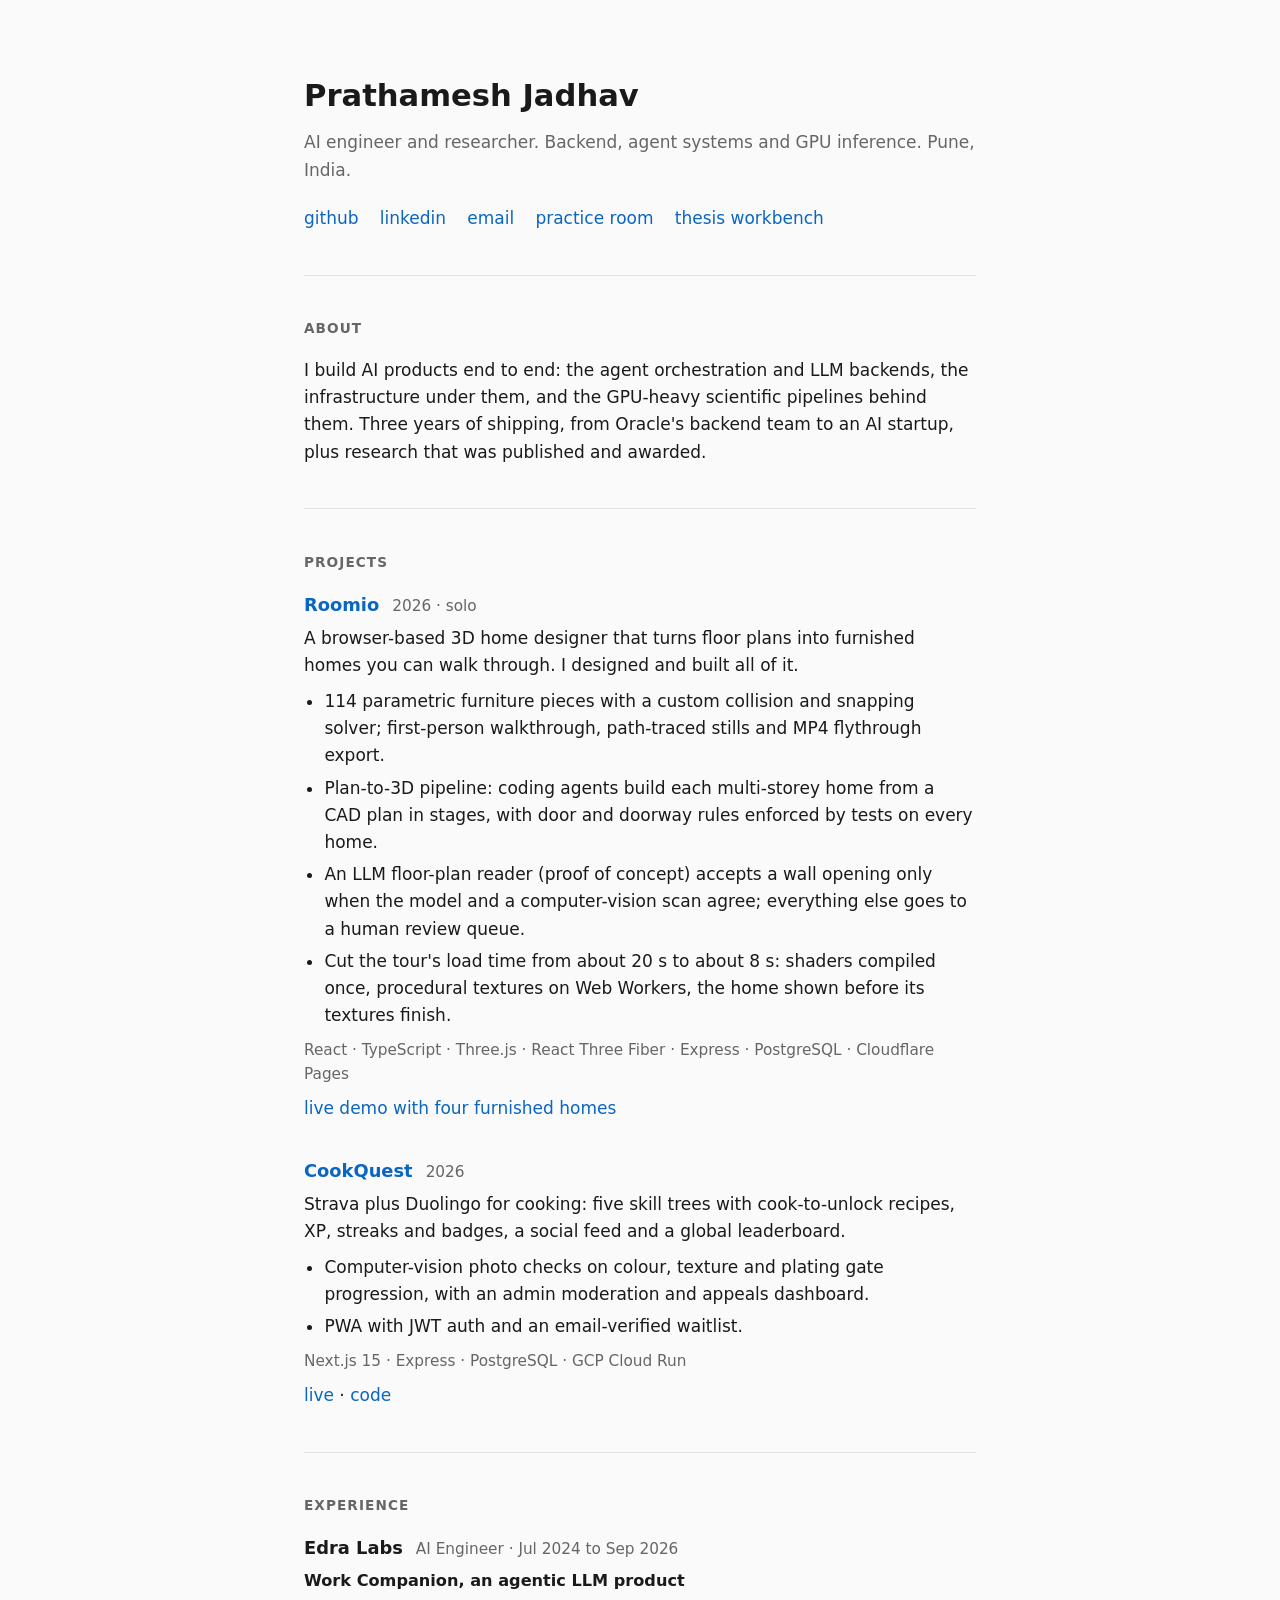
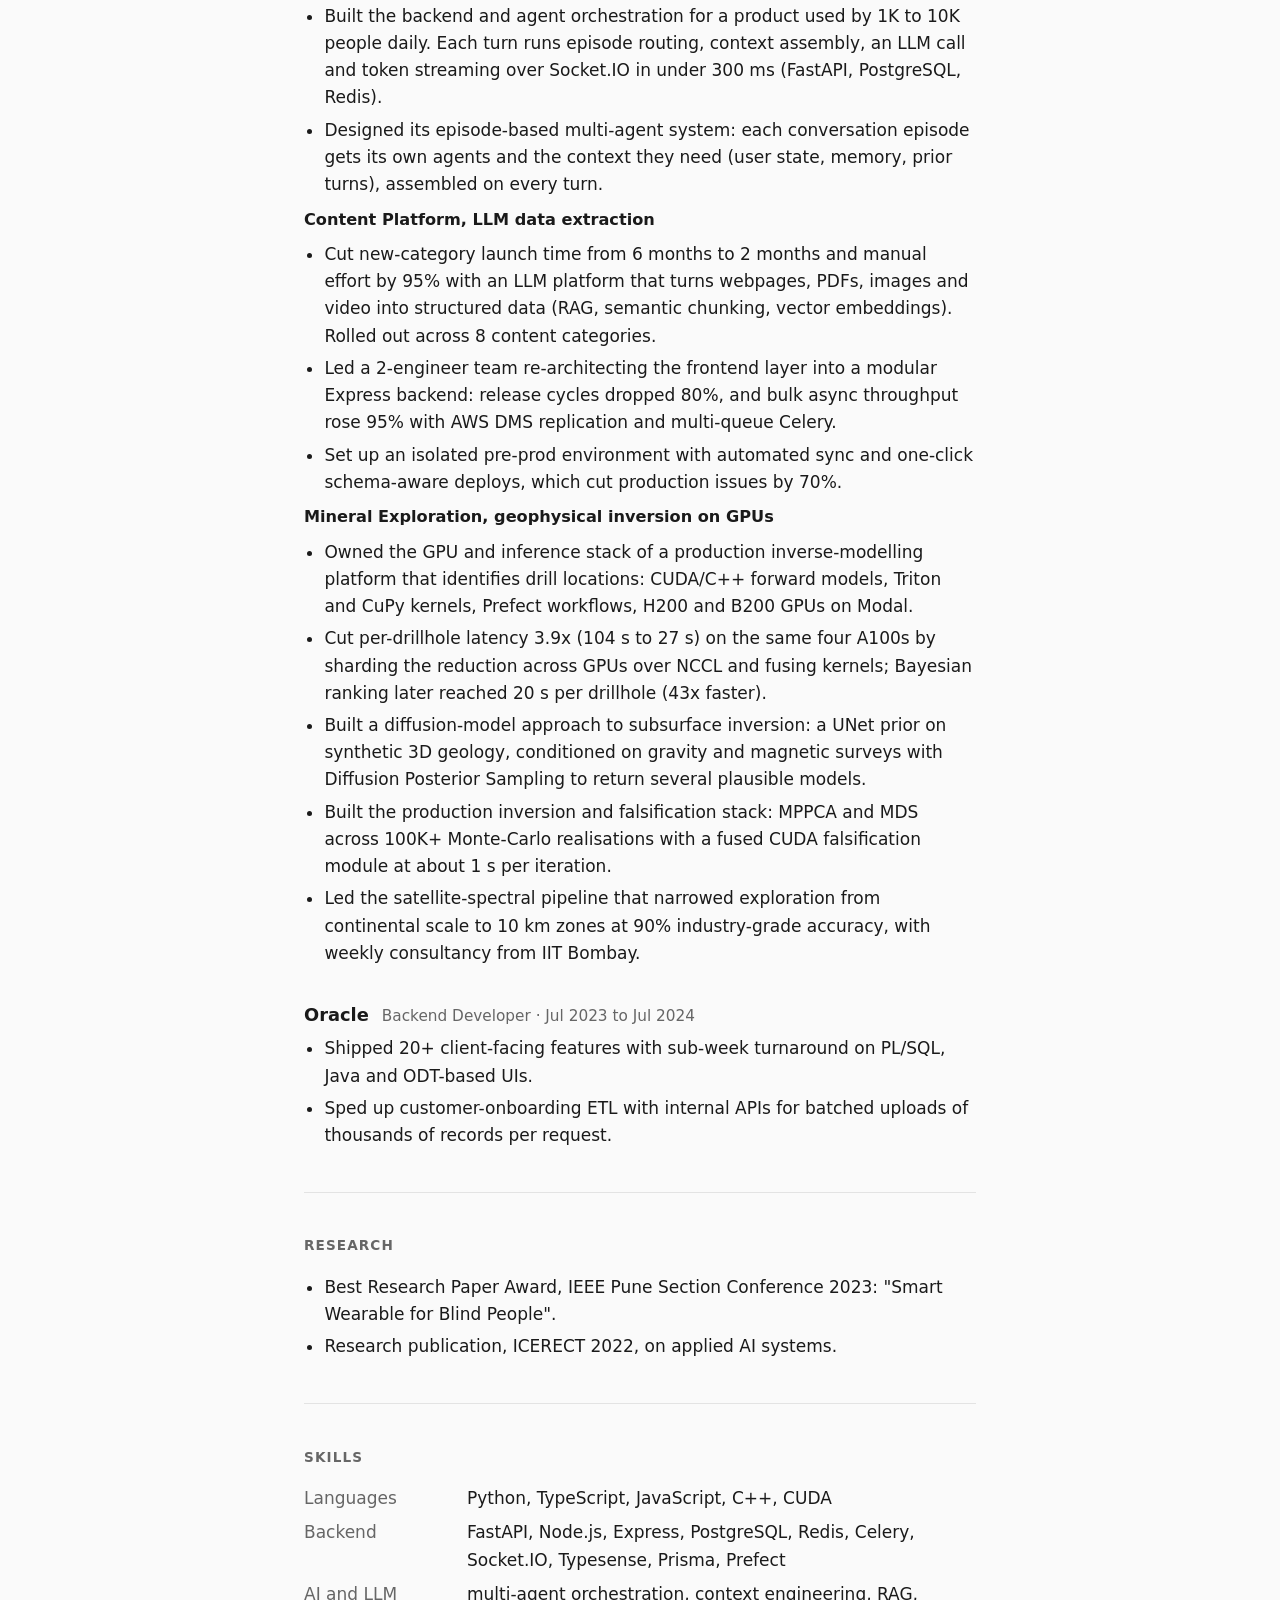
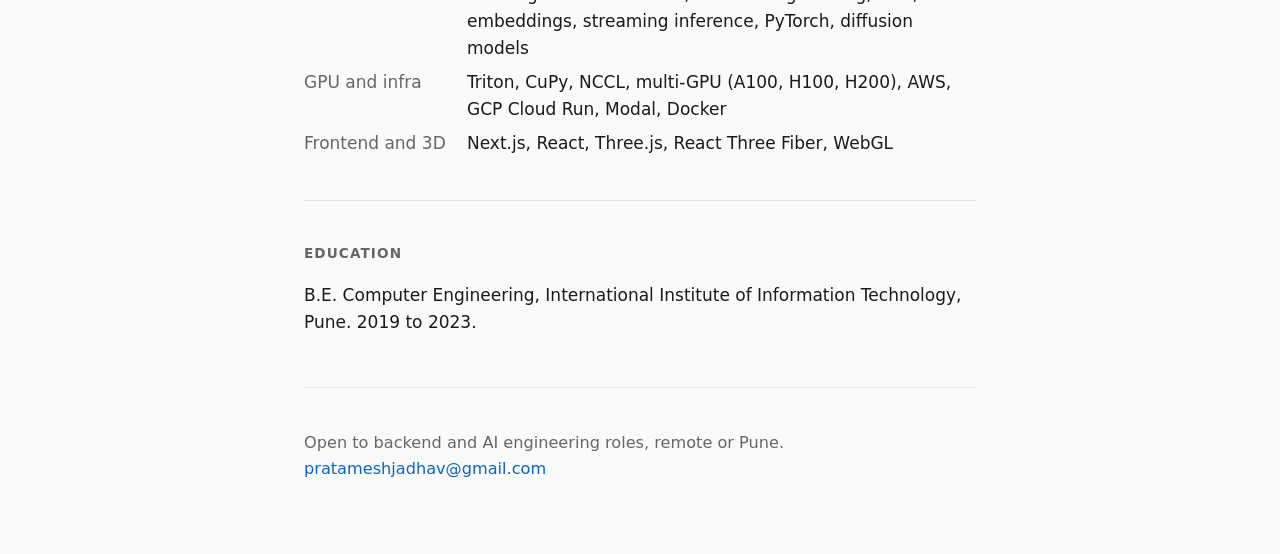
==== index.html @ 9e3de045 "Landing page: drop the Writing section that linked to the removed post Co-Authored-By: Claude Opus 5" ====
<!DOCTYPE html>
<html lang="en">
<head>
    <meta charset="UTF-8">
    <meta name="viewport" content="width=device-width, initial-scale=1.0">
    <title>Prathamesh Jadhav</title>
    <meta name="description" content="Prathamesh Jadhav: AI engineer and researcher. Agent backends, LLM and RAG platforms, GPU and Bayesian inference research. Pune, India.">
    <link rel="stylesheet" href="style.css">
</head>
<body>
    <main>
        <header>
            <h1>Prathamesh Jadhav</h1>
            <p class="tag">AI engineer and researcher. Backend, agent systems and GPU inference. Pune, India.</p>
            <ul class="links">
                <li><a href="https://github.com/lollinng">github</a></li>
                <li><a href="https://www.linkedin.com/in/prathameshvj">linkedin</a></li>
                <li><a href="mailto:pratameshjadhav@gmail.com">email</a></li>
                <li><a href="/practice/">practice room</a></li>
                <li><a href="/workbench/">thesis workbench</a></li>
            </ul>
        </header>

        <section>
            <h2>About</h2>
            <p>I build AI products end to end: the agent orchestration and LLM backends, the infrastructure under them, and the GPU-heavy scientific pipelines behind them. Three years of shipping, from Oracle's backend team to an AI startup, plus research that was published and awarded.</p>
        </section>

        <section>
            <h2>Projects</h2>

            <article class="project">
                <h3><a href="https://roomio-demo.pages.dev">Roomio</a> <span class="meta">2026 · solo</span></h3>
                <p>A browser-based 3D home designer that turns floor plans into furnished homes you can walk through. I designed and built all of it.</p>
                <ul>
                    <li>114 parametric furniture pieces with a custom collision and snapping solver; first-person walkthrough, path-traced stills and MP4 flythrough export.</li>
                    <li>Plan-to-3D pipeline: coding agents build each multi-storey home from a CAD plan in stages, with door and doorway rules enforced by tests on every home.</li>
                    <li>An LLM floor-plan reader (proof of concept) accepts a wall opening only when the model and a computer-vision scan agree; everything else goes to a human review queue.</li>
                    <li>Cut the tour's load time from about 20 s to about 8 s: shaders compiled once, procedural textures on Web Workers, the home shown before its textures finish.</li>
                </ul>
                <p class="stack">React · TypeScript · Three.js · React Three Fiber · Express · PostgreSQL · Cloudflare Pages</p>
                <p class="project-links"><a href="https://roomio-demo.pages.dev">live demo with four furnished homes</a></p>
            </article>

            <article class="project">
                <h3><a href="https://cook-quest-six.vercel.app">CookQuest</a> <span class="meta">2026</span></h3>
                <p>Strava plus Duolingo for cooking: five skill trees with cook-to-unlock recipes, XP, streaks and badges, a social feed and a global leaderboard.</p>
                <ul>
                    <li>Computer-vision photo checks on colour, texture and plating gate progression, with an admin moderation and appeals dashboard.</li>
                    <li>PWA with JWT auth and an email-verified waitlist.</li>
                </ul>
                <p class="stack">Next.js 15 · Express · PostgreSQL · GCP Cloud Run</p>
                <p class="project-links"><a href="https://cook-quest-six.vercel.app">live</a> · <a href="https://github.com/lollinng/CookQuest">code</a></p>
            </article>
        </section>

        <section>
            <h2>Experience</h2>

            <article class="job">
                <h3>Edra Labs <span class="meta">AI Engineer · Jul 2024 to Sep 2026</span></h3>
                <p class="team">Work Companion, an agentic LLM product</p>
                <ul>
                    <li>Built the backend and agent orchestration for a product used by 1K to 10K people daily. Each turn runs episode routing, context assembly, an LLM call and token streaming over Socket.IO in under 300 ms (FastAPI, PostgreSQL, Redis).</li>
                    <li>Designed its episode-based multi-agent system: each conversation episode gets its own agents and the context they need (user state, memory, prior turns), assembled on every turn.</li>
                </ul>
                <p class="team">Content Platform, LLM data extraction</p>
                <ul>
                    <li>Cut new-category launch time from 6 months to 2 months and manual effort by 95% with an LLM platform that turns webpages, PDFs, images and video into structured data (RAG, semantic chunking, vector embeddings). Rolled out across 8 content categories.</li>
                    <li>Led a 2-engineer team re-architecting the frontend layer into a modular Express backend: release cycles dropped 80%, and bulk async throughput rose 95% with AWS DMS replication and multi-queue Celery.</li>
                    <li>Set up an isolated pre-prod environment with automated sync and one-click schema-aware deploys, which cut production issues by 70%.</li>
                </ul>
                <p class="team">Mineral Exploration, geophysical inversion on GPUs</p>
                <ul>
                    <li>Owned the GPU and inference stack of a production inverse-modelling platform that identifies drill locations: CUDA/C++ forward models, Triton and CuPy kernels, Prefect workflows, H200 and B200 GPUs on Modal.</li>
                    <li>Cut per-drillhole latency 3.9x (104 s to 27 s) on the same four A100s by sharding the reduction across GPUs over NCCL and fusing kernels; Bayesian ranking later reached 20 s per drillhole (43x faster).</li>
                    <li>Built a diffusion-model approach to subsurface inversion: a UNet prior on synthetic 3D geology, conditioned on gravity and magnetic surveys with Diffusion Posterior Sampling to return several plausible models.</li>
                    <li>Built the production inversion and falsification stack: MPPCA and MDS across 100K+ Monte-Carlo realisations with a fused CUDA falsification module at about 1 s per iteration.</li>
                    <li>Led the satellite-spectral pipeline that narrowed exploration from continental scale to 10 km zones at 90% industry-grade accuracy, with weekly consultancy from IIT Bombay.</li>
                </ul>
            </article>

            <article class="job">
                <h3>Oracle <span class="meta">Backend Developer · Jul 2023 to Jul 2024</span></h3>
                <ul>
                    <li>Shipped 20+ client-facing features with sub-week turnaround on PL/SQL, Java and ODT-based UIs.</li>
                    <li>Sped up customer-onboarding ETL with internal APIs for batched uploads of thousands of records per request.</li>
                </ul>
            </article>
        </section>

        <section>
            <h2>Research</h2>
            <ul>
                <li>Best Research Paper Award, IEEE Pune Section Conference 2023: "Smart Wearable for Blind People".</li>
                <li>Research publication, ICERECT 2022, on applied AI systems.</li>
            </ul>
        </section>

        <section>
            <h2>Skills</h2>
            <dl class="skills">
                <dt>Languages</dt><dd>Python, TypeScript, JavaScript, C++, CUDA</dd>
                <dt>Backend</dt><dd>FastAPI, Node.js, Express, PostgreSQL, Redis, Celery, Socket.IO, Typesense, Prisma, Prefect</dd>
                <dt>AI and LLM</dt><dd>multi-agent orchestration, context engineering, RAG, embeddings, streaming inference, PyTorch, diffusion models</dd>
                <dt>GPU and infra</dt><dd>Triton, CuPy, NCCL, multi-GPU (A100, H100, H200), AWS, GCP Cloud Run, Modal, Docker</dd>
                <dt>Frontend and 3D</dt><dd>Next.js, React, Three.js, React Three Fiber, WebGL</dd>
            </dl>
        </section>

        <section>
            <h2>Education</h2>
            <p>B.E. Computer Engineering, International Institute of Information Technology, Pune. 2019 to 2023.</p>
        </section>

        <footer>
            <p>Open to backend and AI engineering roles, remote or Pune. <a href="mailto:pratameshjadhav@gmail.com">pratameshjadhav@gmail.com</a></p>
        </footer>
    </main>
</body>
</html>
---- style.css ----
:root {
    --fg: #1a1a1a;
    --muted: #666;
    --bg: #fafafa;
    --link: #0a66c2;
    --rule: #e3e3e3;
}

@media (prefers-color-scheme: dark) {
    :root {
        --fg: #e8e8e8;
        --muted: #9a9a9a;
        --bg: #141414;
        --link: #6cb2ff;
        --rule: #2a2a2a;
    }
}

* { box-sizing: border-box; }

html, body {
    margin: 0;
    padding: 0;
    background: var(--bg);
    color: var(--fg);
    font-family: -apple-system, BlinkMacSystemFont, "Segoe UI", system-ui, sans-serif;
    font-size: 17px;
    line-height: 1.6;
}

main {
    max-width: 720px;
    margin: 8vh auto;
    padding: 0 24px;
}

h1 {
    font-size: 1.8rem;
    margin: 0 0 0.5rem;
    font-weight: 600;
}

h2 {
    font-size: 0.8rem;
    letter-spacing: 0.08em;
    text-transform: uppercase;
    color: var(--muted);
    font-weight: 600;
    margin: 0 0 1rem;
    padding-top: 2.5rem;
    border-top: 1px solid var(--rule);
}

h3 {
    font-size: 1.05rem;
    margin: 0 0 0.35rem;
    font-weight: 600;
}

section { margin-top: 2.5rem; }
section h2 { margin-top: 0; }

.tag {
    color: var(--muted);
    margin: 0 0 1.25rem;
}

.meta {
    color: var(--muted);
    font-weight: 400;
    font-size: 0.9rem;
    margin-left: 0.4rem;
}

.team {
    font-weight: 600;
    font-size: 0.95rem;
    margin: 1.1rem 0 0.25rem;
}

.stack {
    color: var(--muted);
    font-size: 0.9rem;
    margin: 0.5rem 0;
}

.project, .job { margin-bottom: 2rem; }
.project p, .job p { margin: 0 0 0.5rem; }

ul { padding-left: 1.2rem; margin: 0.25rem 0 0.5rem; }
li { margin: 0.3rem 0; }

.links {
    list-style: none;
    padding: 0;
    margin: 0;
    display: flex;
    flex-wrap: wrap;
    gap: 0.5rem 1.25rem;
}

.links li { margin: 0; }

a {
    color: var(--link);
    text-decoration: none;
}

a:hover { text-decoration: underline; }

.skills {
    display: grid;
    grid-template-columns: max-content 1fr;
    gap: 0.4rem 1.25rem;
    margin: 0;
}

.skills dt { color: var(--muted); }
.skills dd { margin: 0; }

footer {
    margin-top: 3rem;
    padding-top: 1.5rem;
    border-top: 1px solid var(--rule);
    color: var(--muted);
    font-size: 0.95rem;
}

@media (max-width: 560px) {
    html, body { font-size: 16px; }
    main { margin: 5vh auto; }
    .skills { grid-template-columns: 1fr; gap: 0; }
    .skills dd { margin-bottom: 0.6rem; }
}
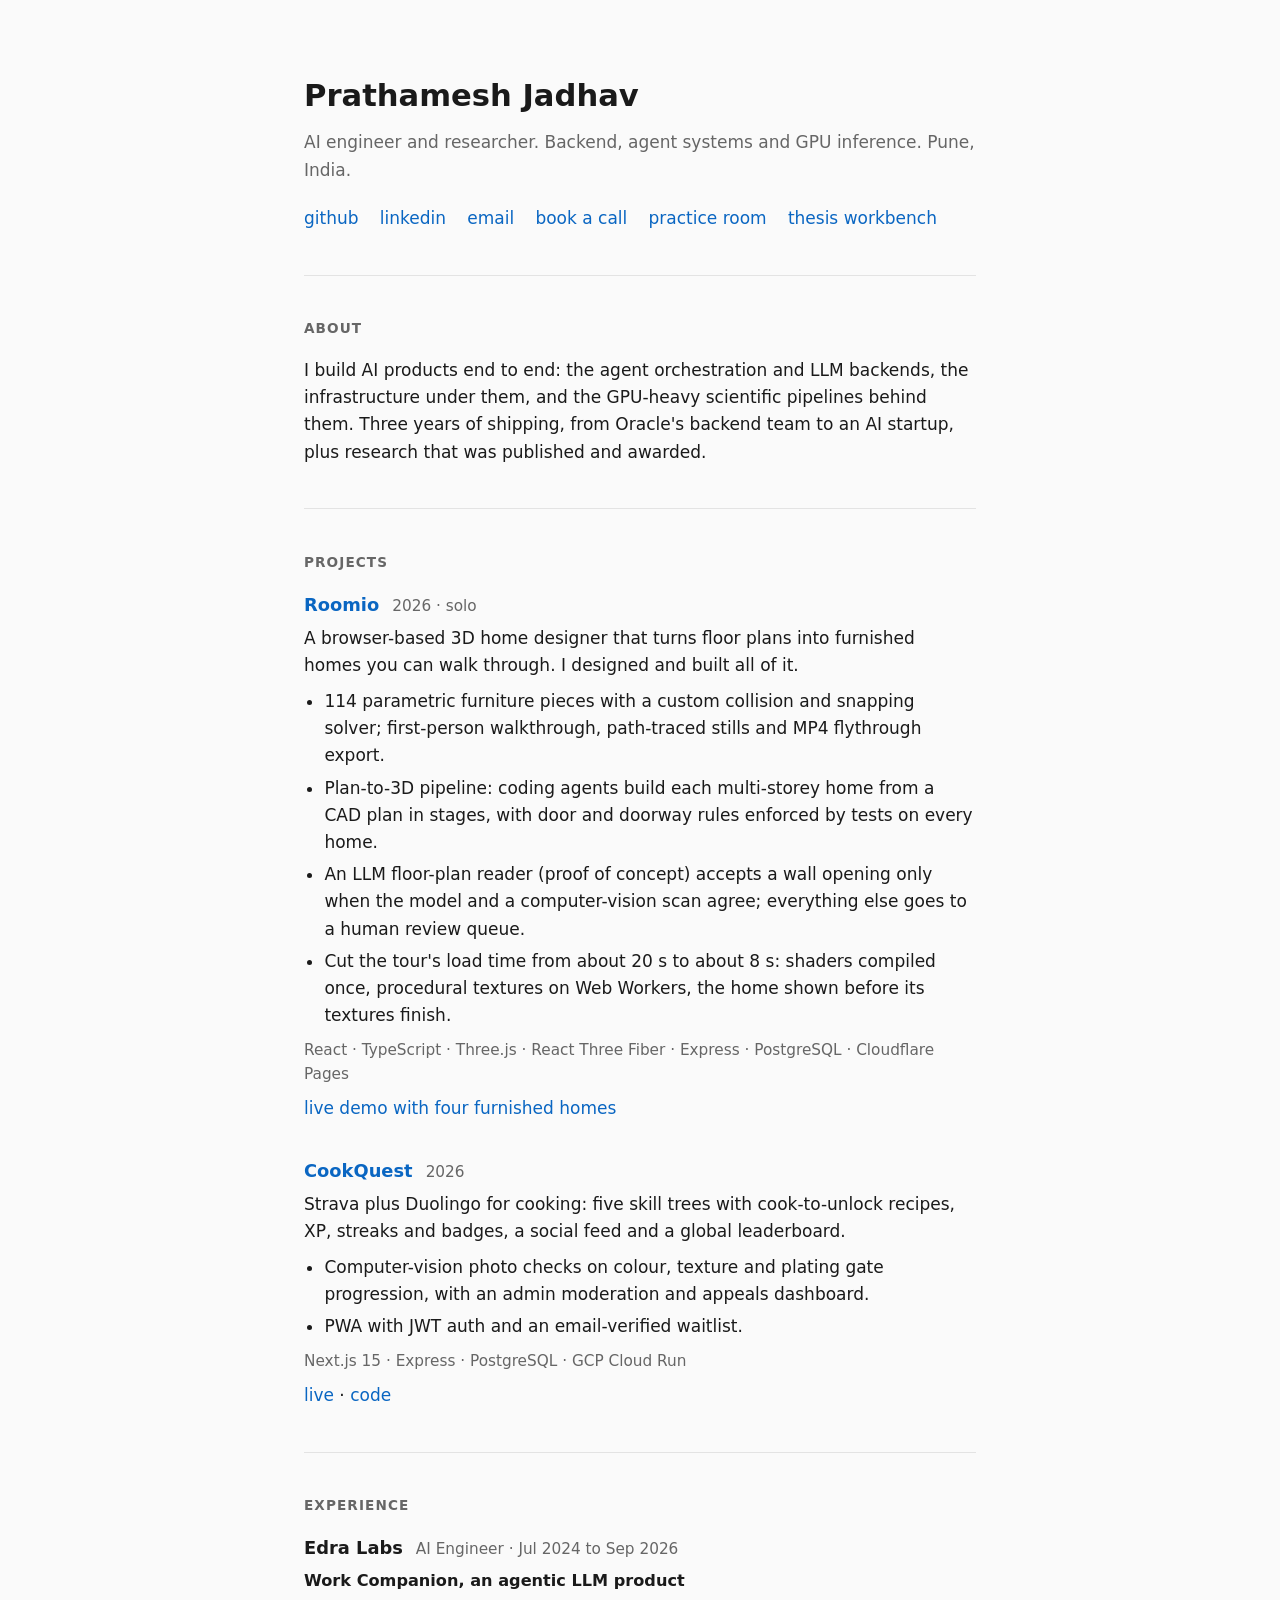
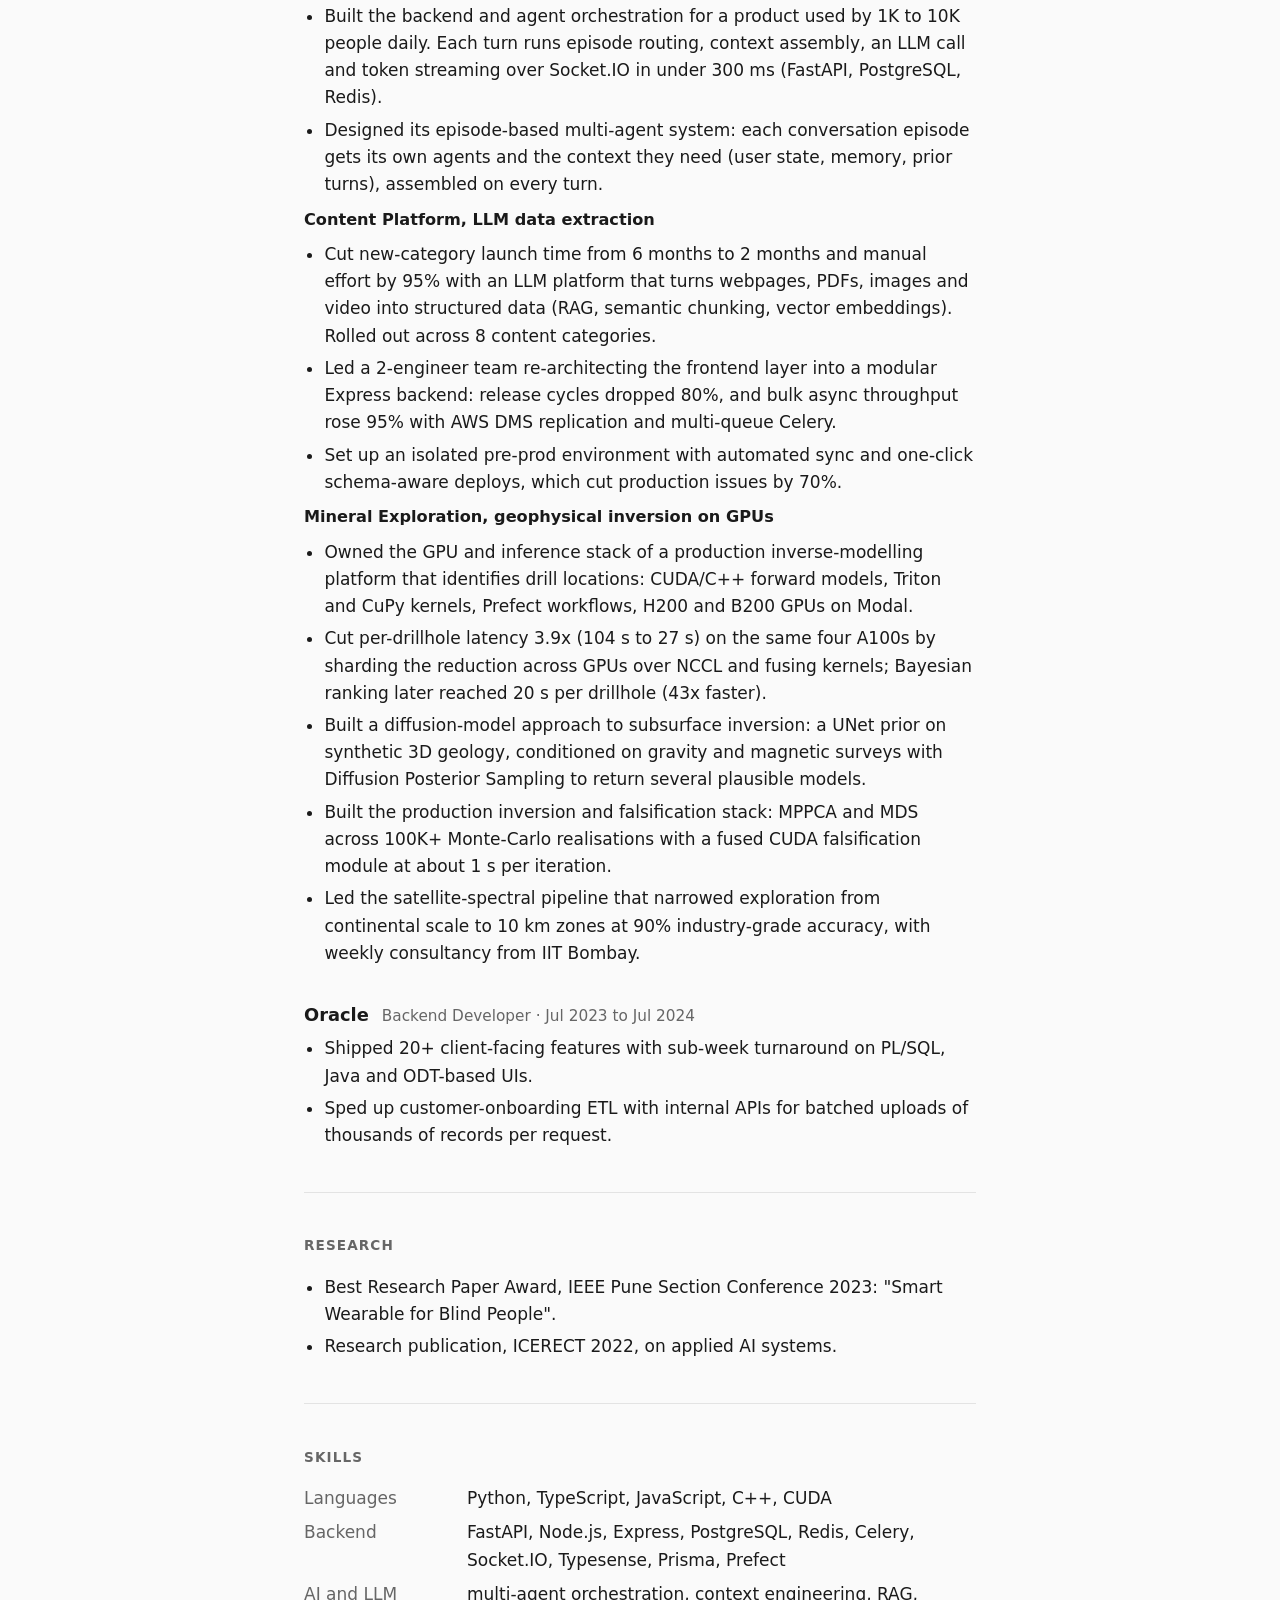
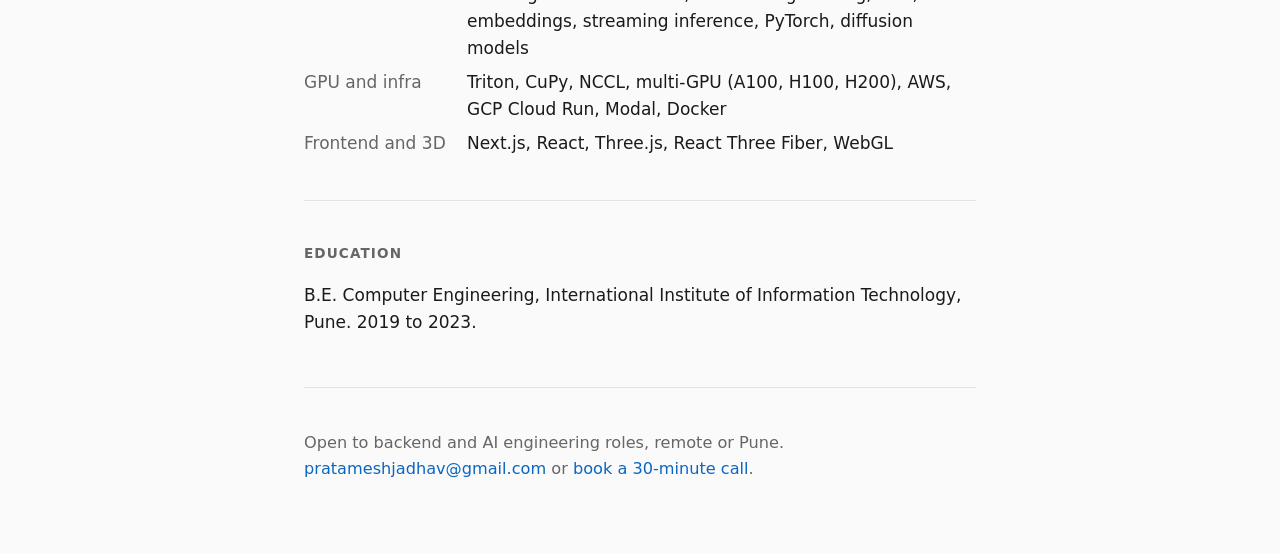
==== commit a6f066a5: "Landing page: link the booking page (book a call) in the header and footer Co-Authored-By: Claude Op" ====
--- a/index.html
+++ b/index.html
@@ -16,6 +16,7 @@
                 <li><a href="https://github.com/lollinng">github</a></li>
                 <li><a href="https://www.linkedin.com/in/prathameshvj">linkedin</a></li>
                 <li><a href="mailto:pratameshjadhav@gmail.com">email</a></li>
+                <li><a href="https://calendar.app.google/CxbQqRFoQtiC9jeZA">book a call</a></li>
                 <li><a href="/practice/">practice room</a></li>
                 <li><a href="/workbench/">thesis workbench</a></li>
             </ul>
@@ -114,7 +115,7 @@
         </section>
 
         <footer>
-            <p>Open to backend and AI engineering roles, remote or Pune. <a href="mailto:pratameshjadhav@gmail.com">pratameshjadhav@gmail.com</a></p>
+            <p>Open to backend and AI engineering roles, remote or Pune. <a href="mailto:pratameshjadhav@gmail.com">pratameshjadhav@gmail.com</a> or <a href="https://calendar.app.google/CxbQqRFoQtiC9jeZA">book a 30-minute call</a>.</p>
         </footer>
     </main>
 </body>
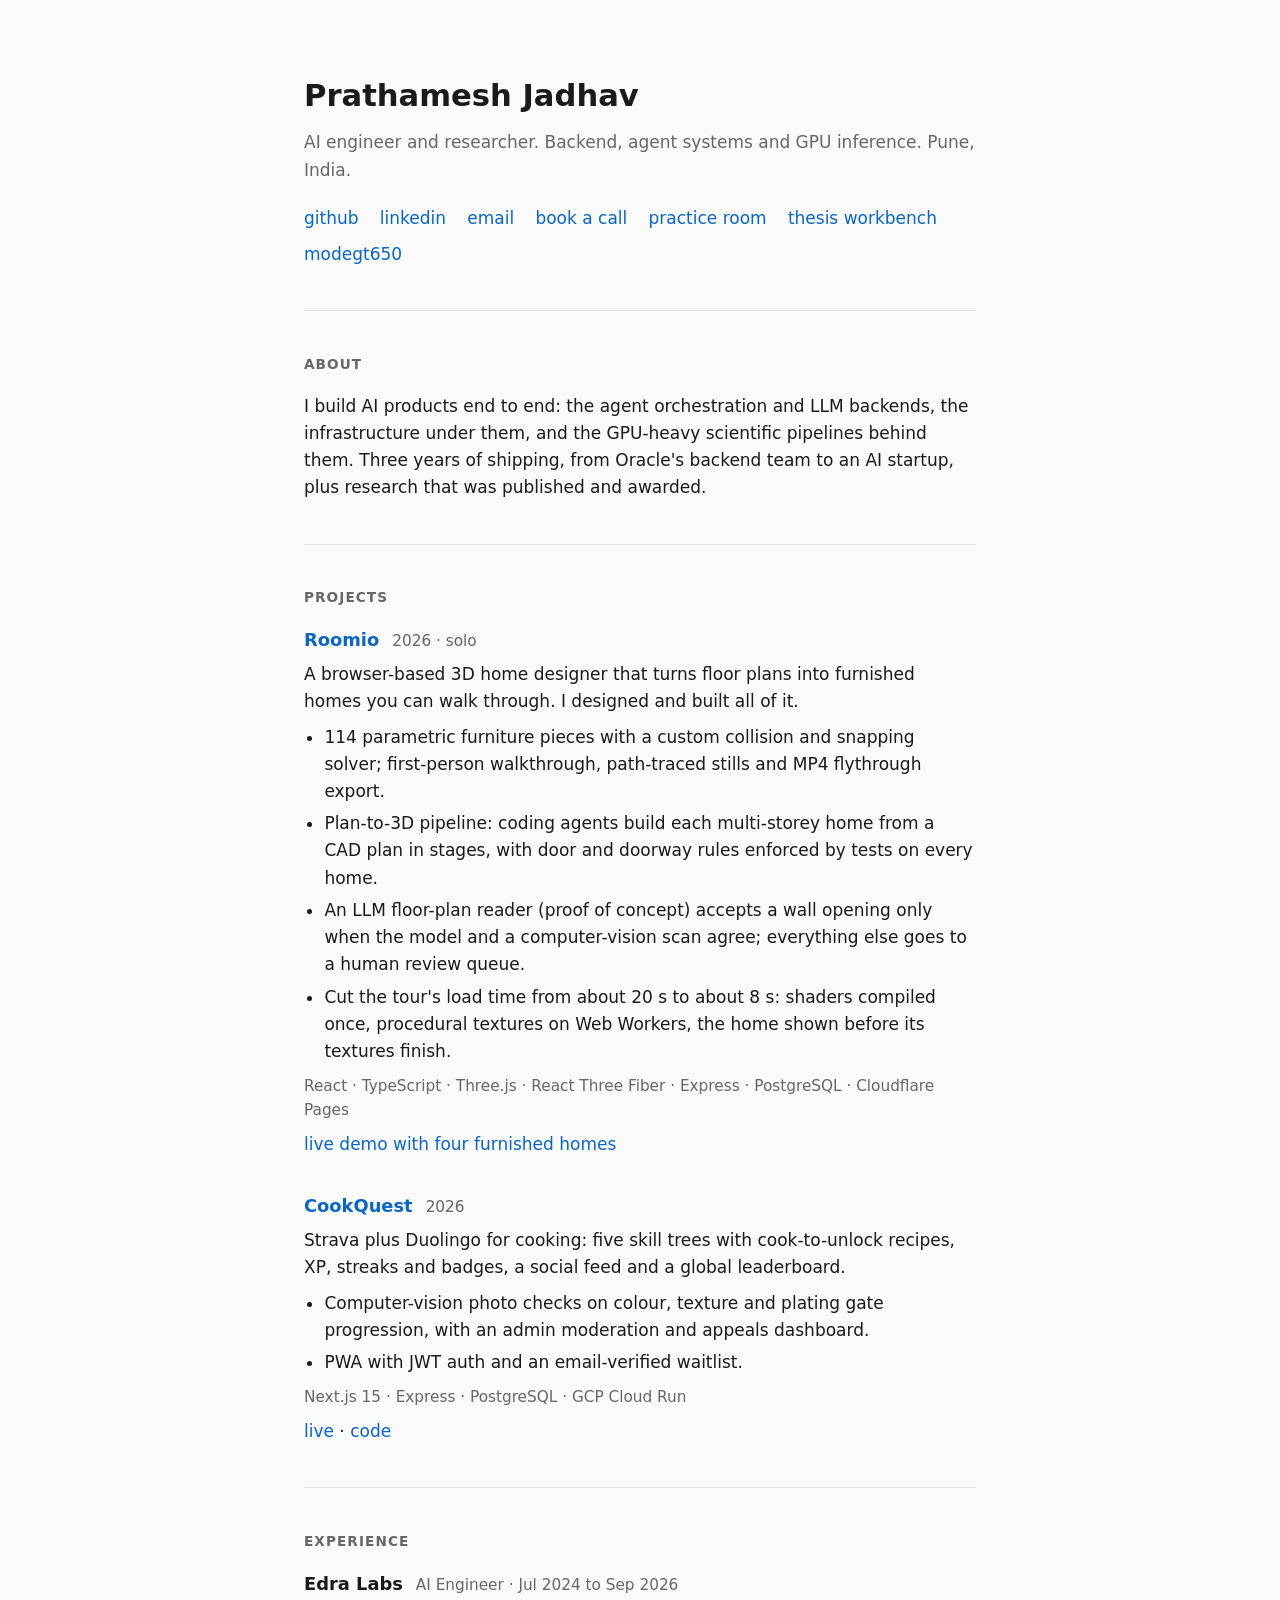
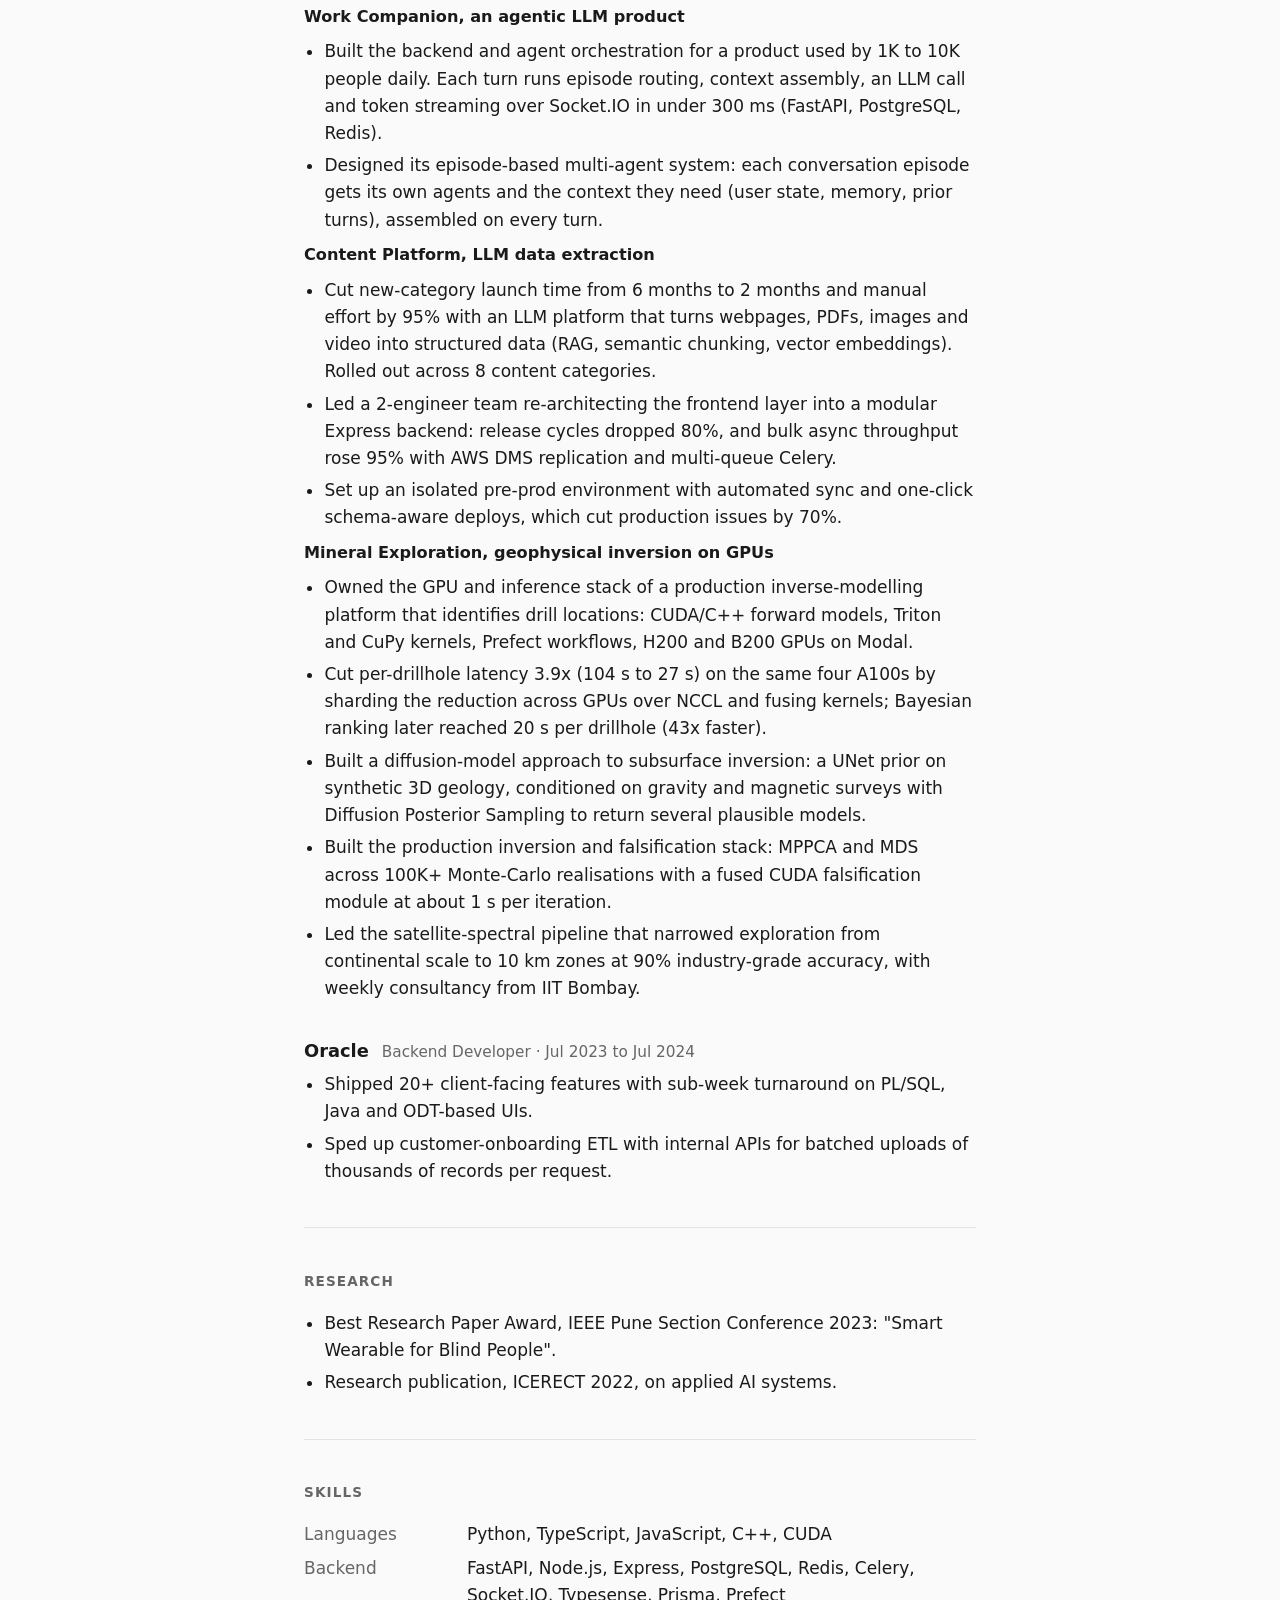
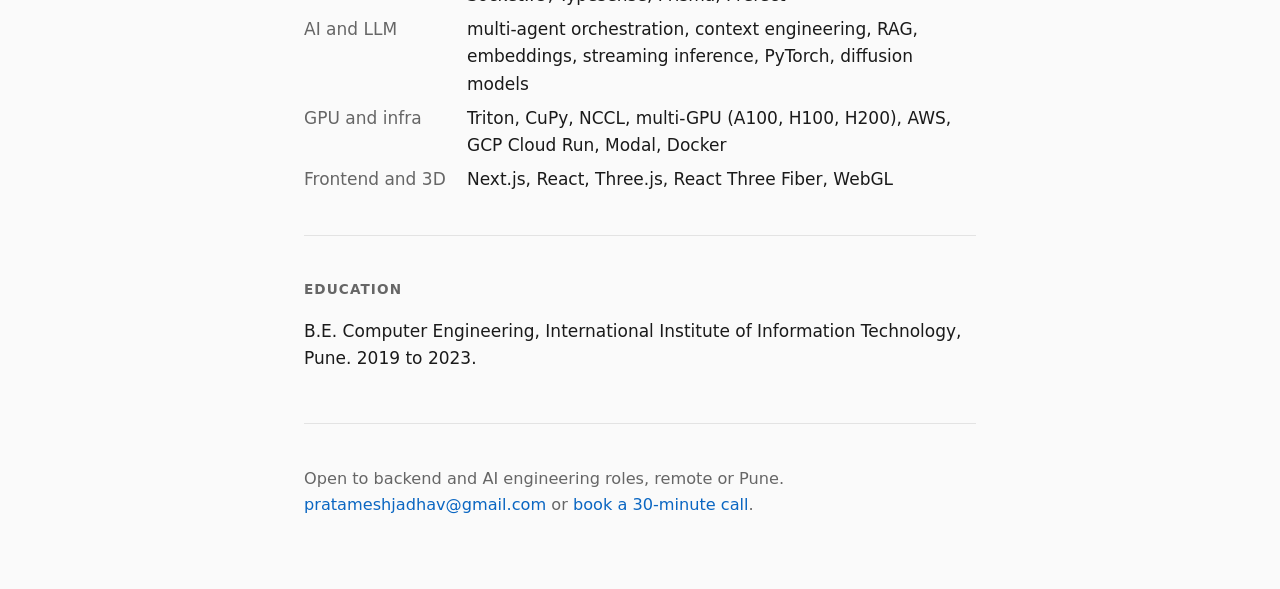
==== commit b82498ee: "Landing page: link /modegt650 Co-Authored-By: Claude Opus 5.5 <noreply@anthropic.com>" ====
--- a/index.html
+++ b/index.html
@@ -19,6 +19,7 @@
                 <li><a href="https://calendar.app.google/CxbQqRFoQtiC9jeZA">book a call</a></li>
                 <li><a href="/practice/">practice room</a></li>
                 <li><a href="/workbench/">thesis workbench</a></li>
+                <li><a href="/modegt650/">modegt650</a></li>
             </ul>
         </header>
 
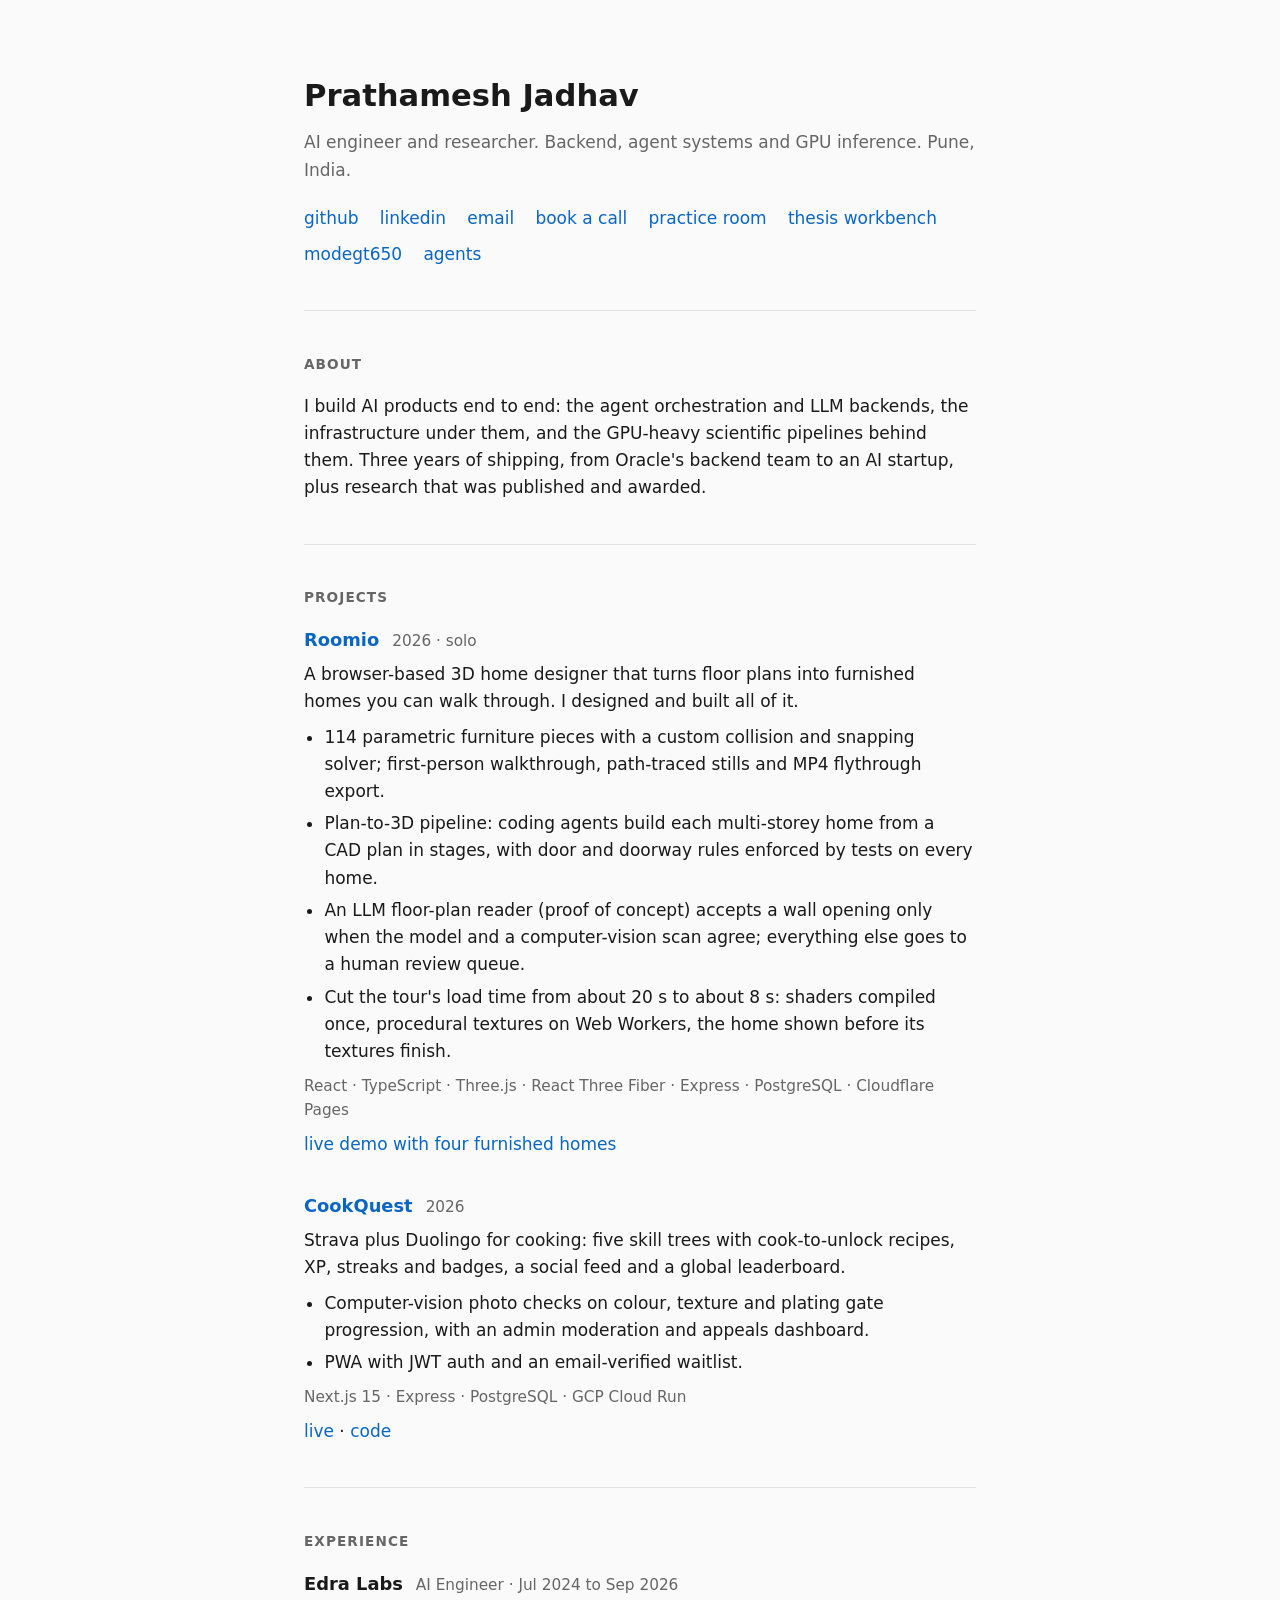
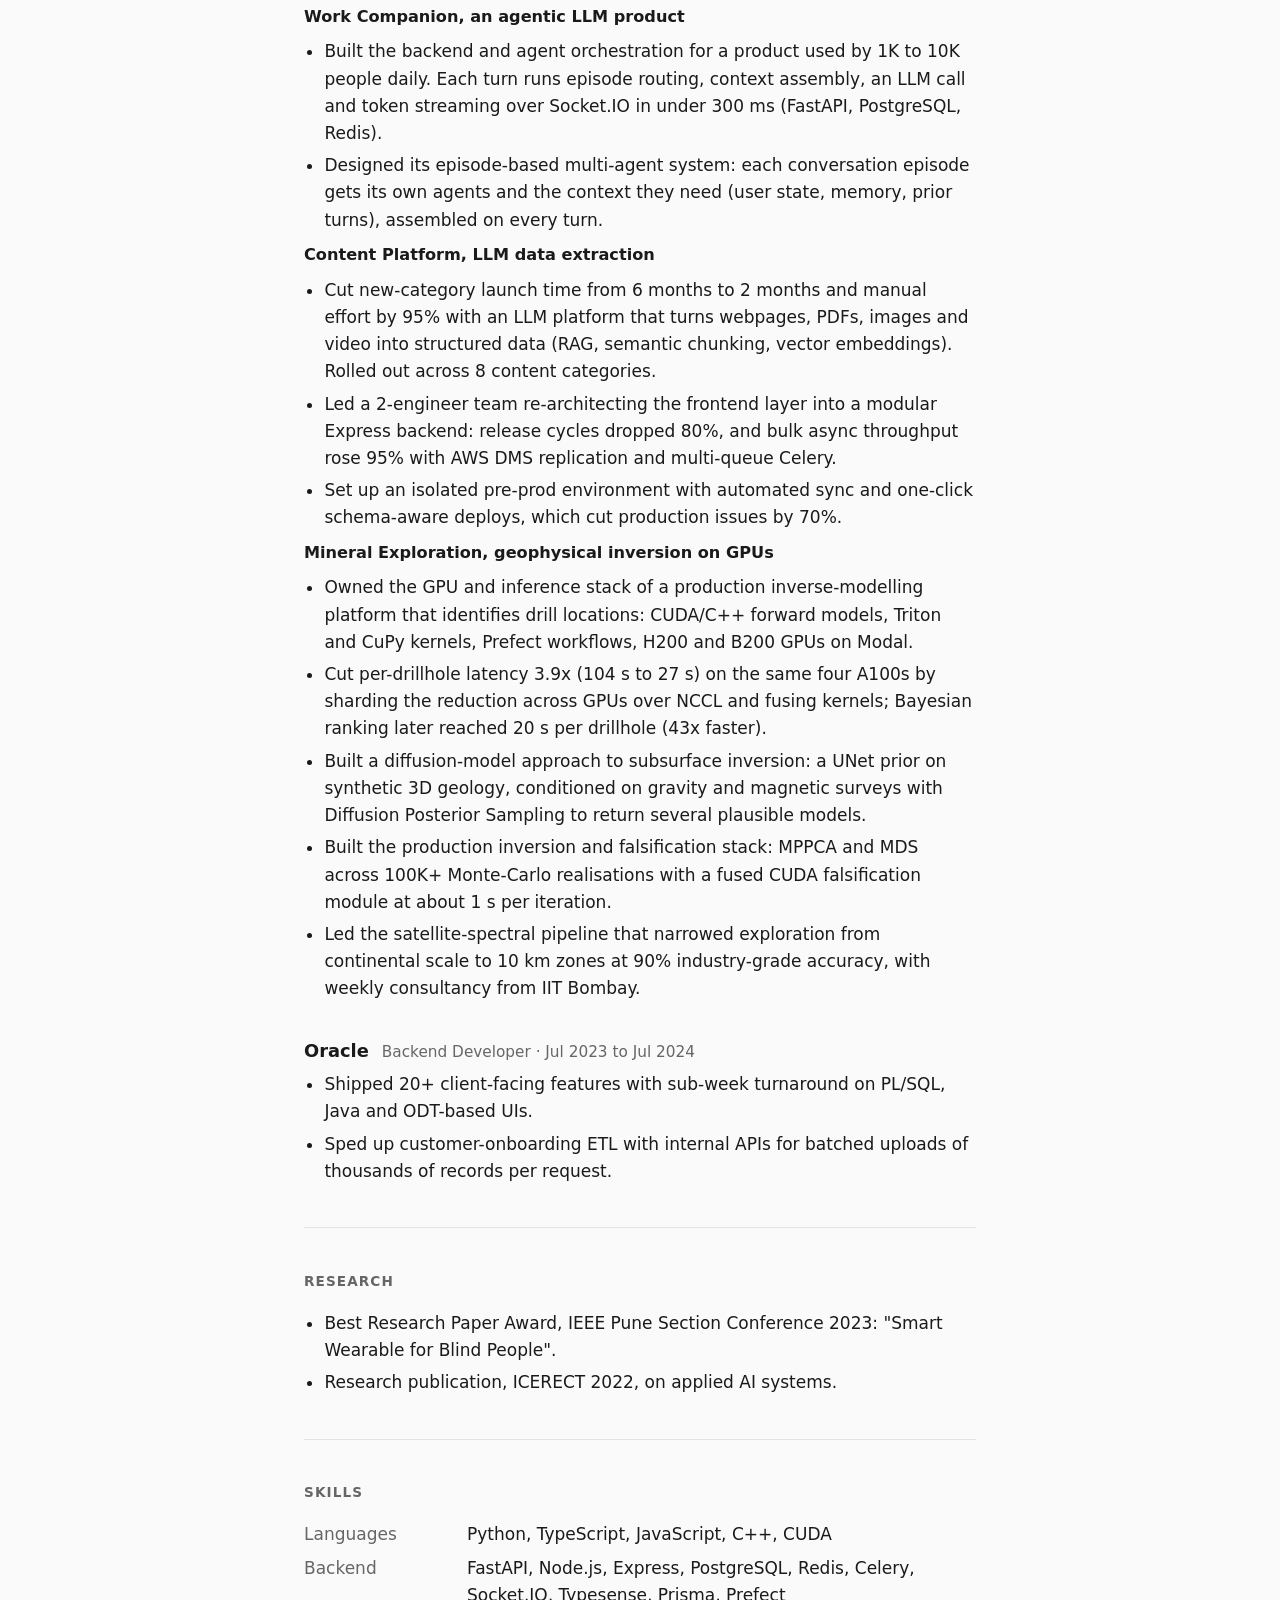
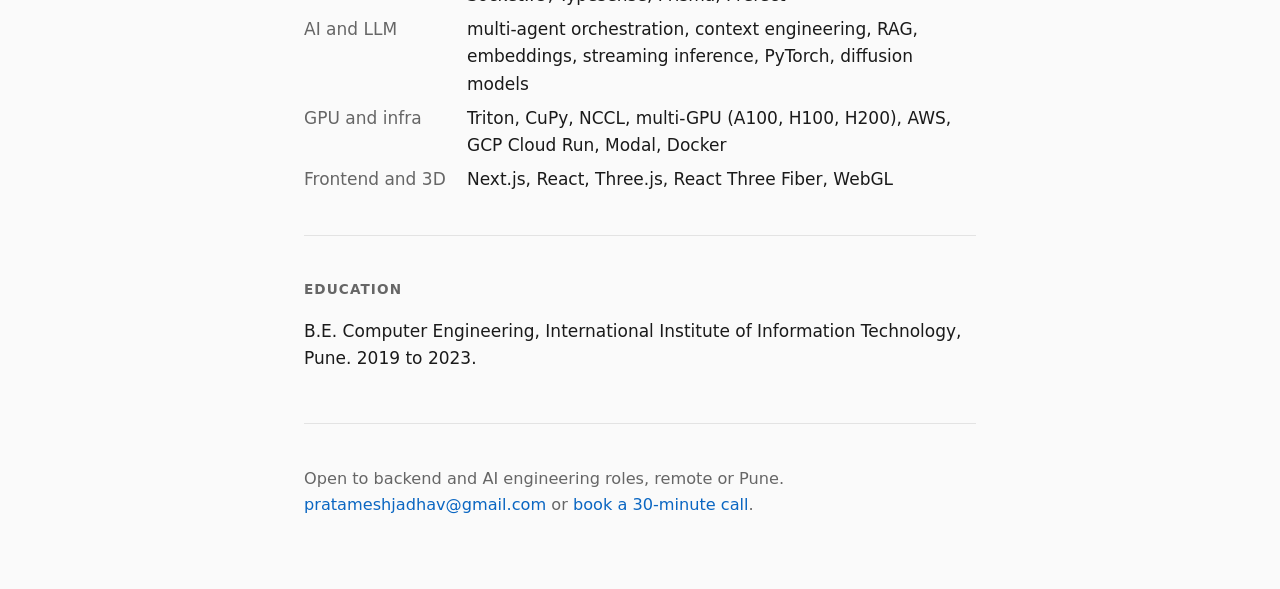
==== commit 3f30dc0b: "Add /agents: open my Claude Code agents (Remote Control) from any device Co-Authored-By: Claude Opus" ====
--- a/index.html
+++ b/index.html
@@ -20,6 +20,7 @@
                 <li><a href="/practice/">practice room</a></li>
                 <li><a href="/workbench/">thesis workbench</a></li>
                 <li><a href="/modegt650/">modegt650</a></li>
+                <li><a href="/agents/">agents</a></li>
             </ul>
         </header>
 
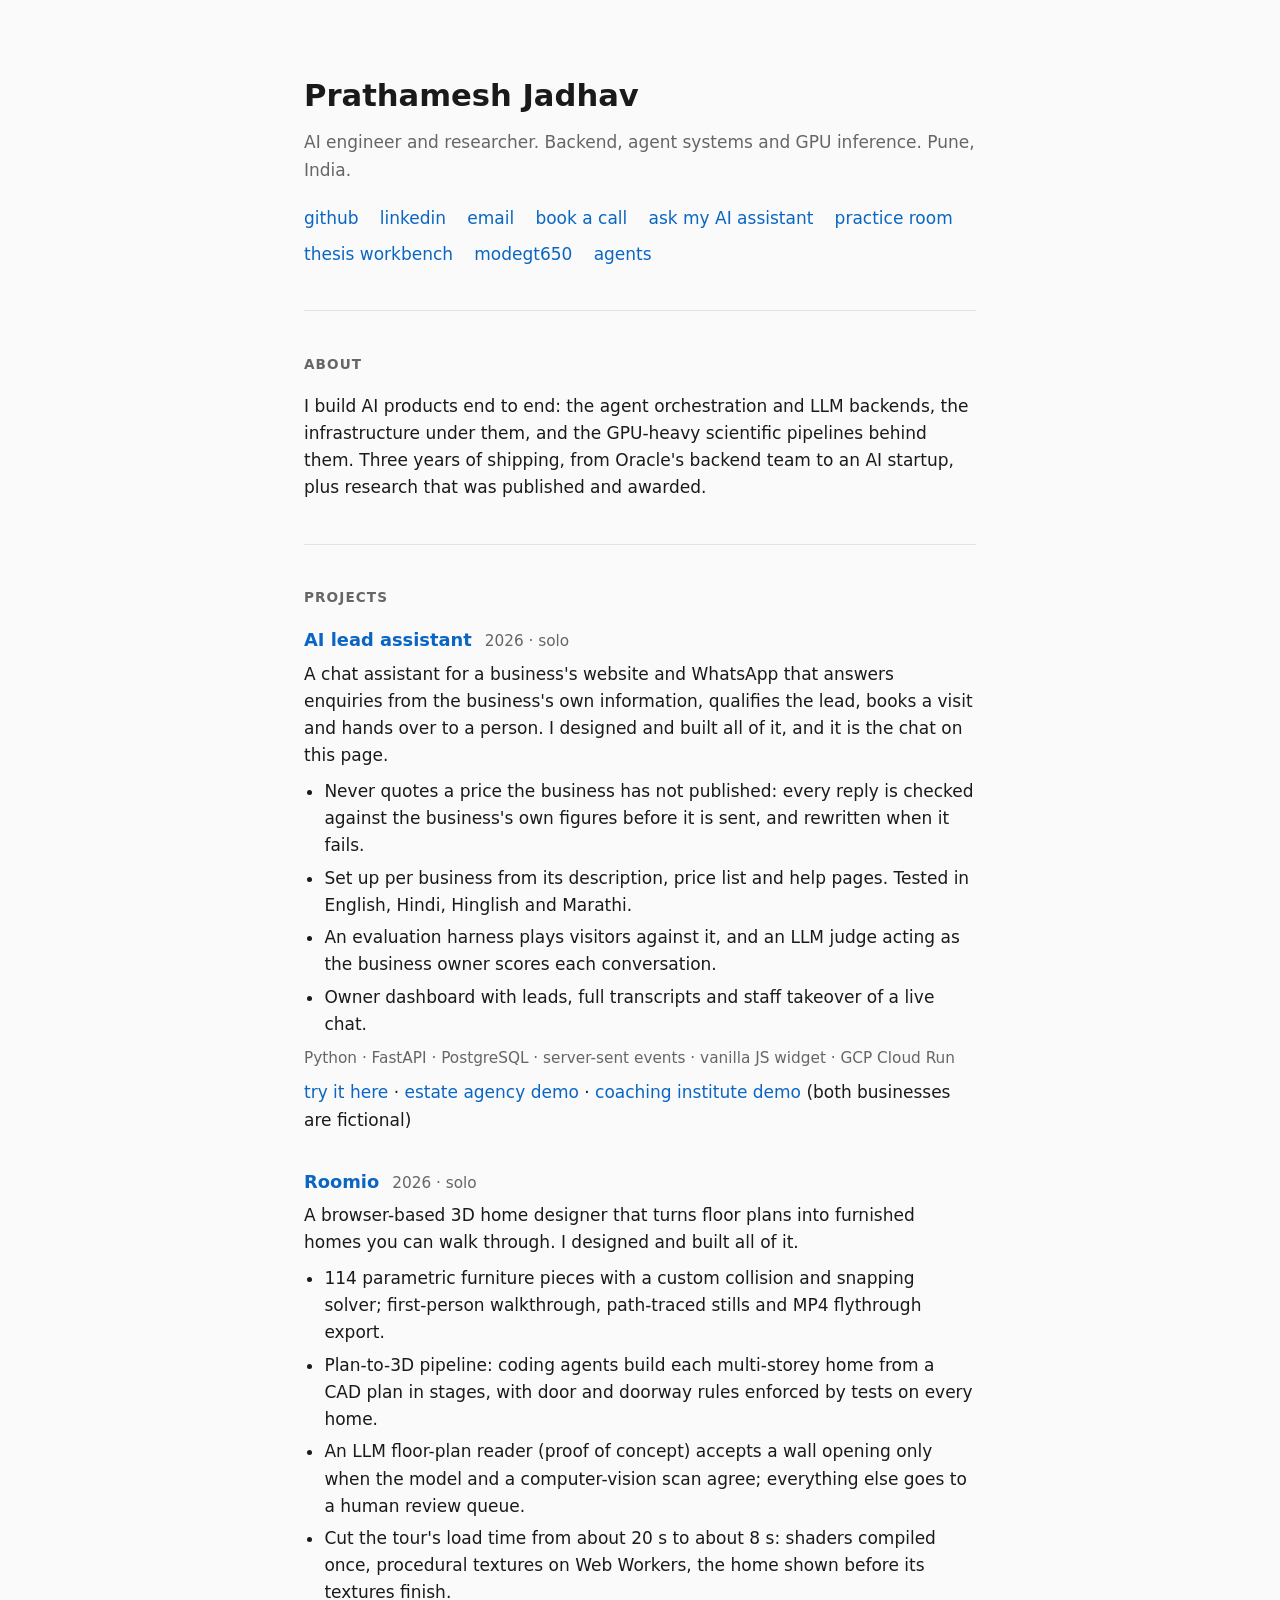
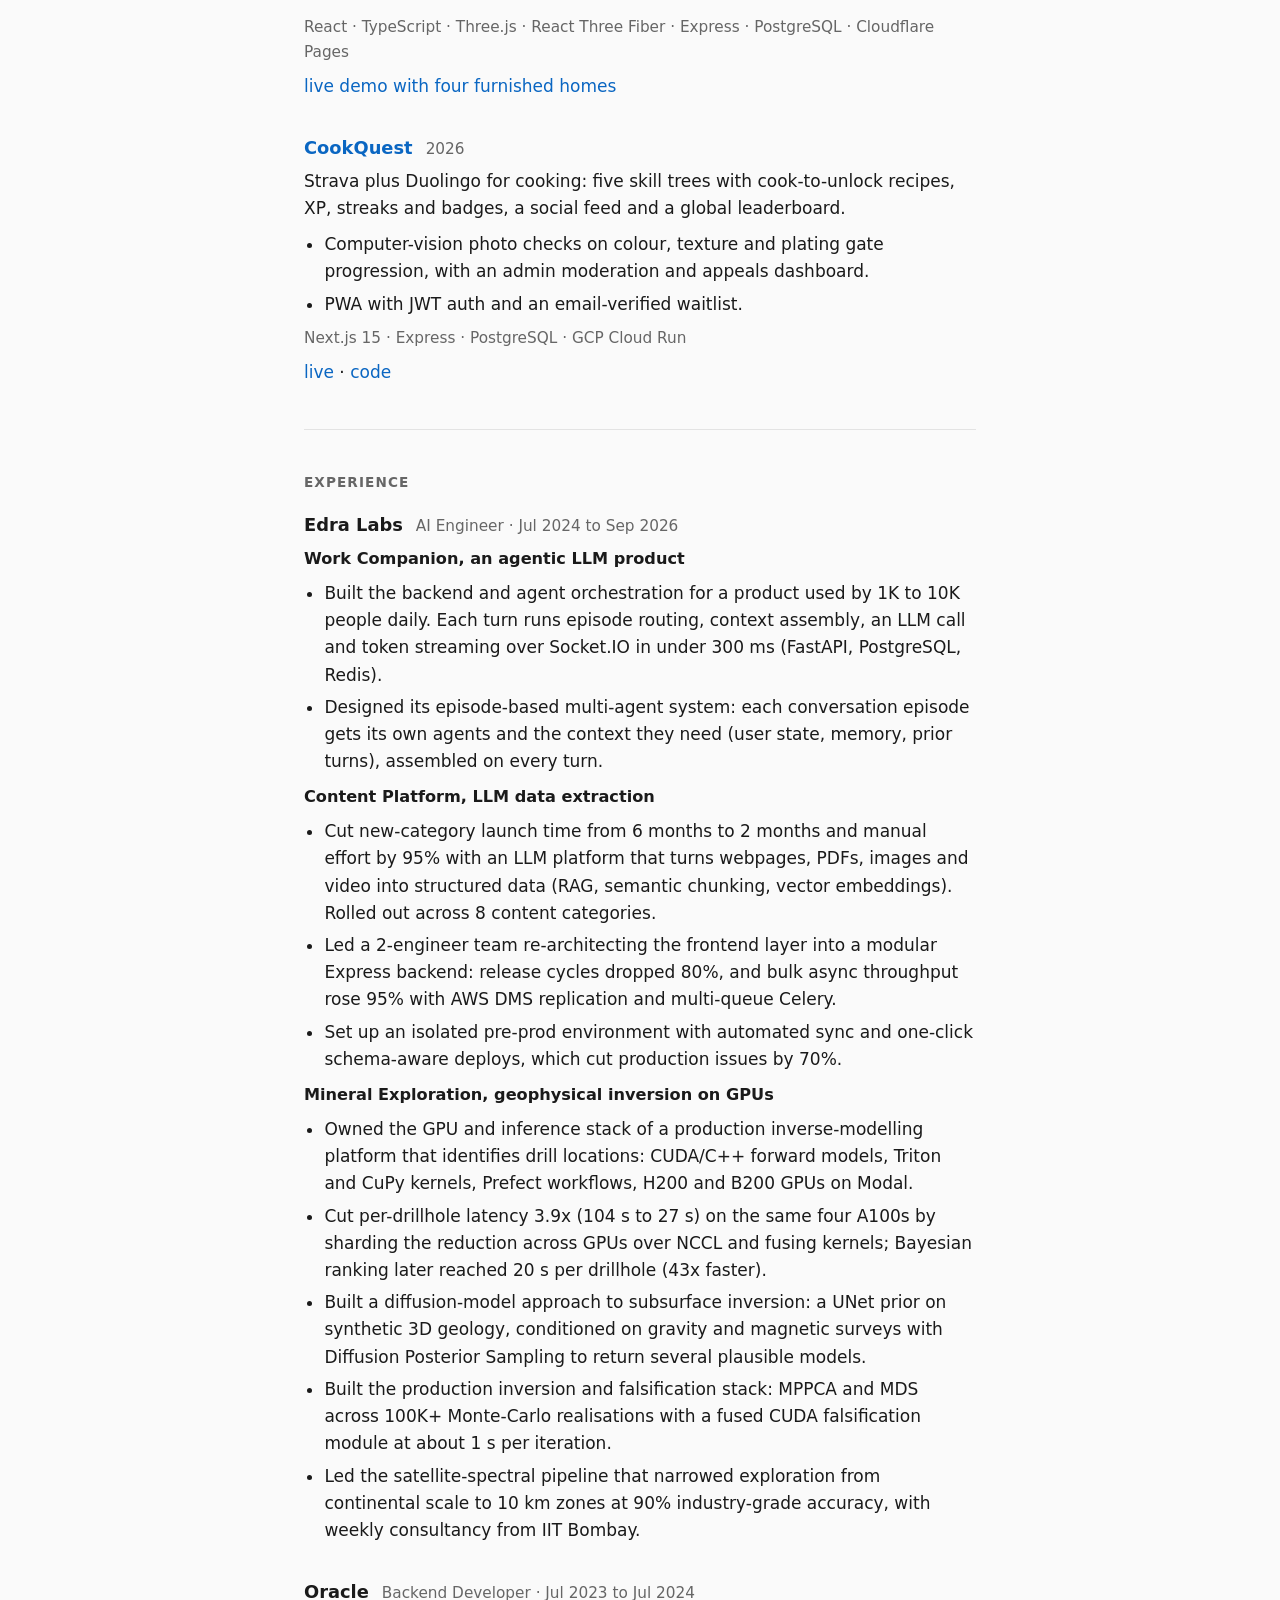
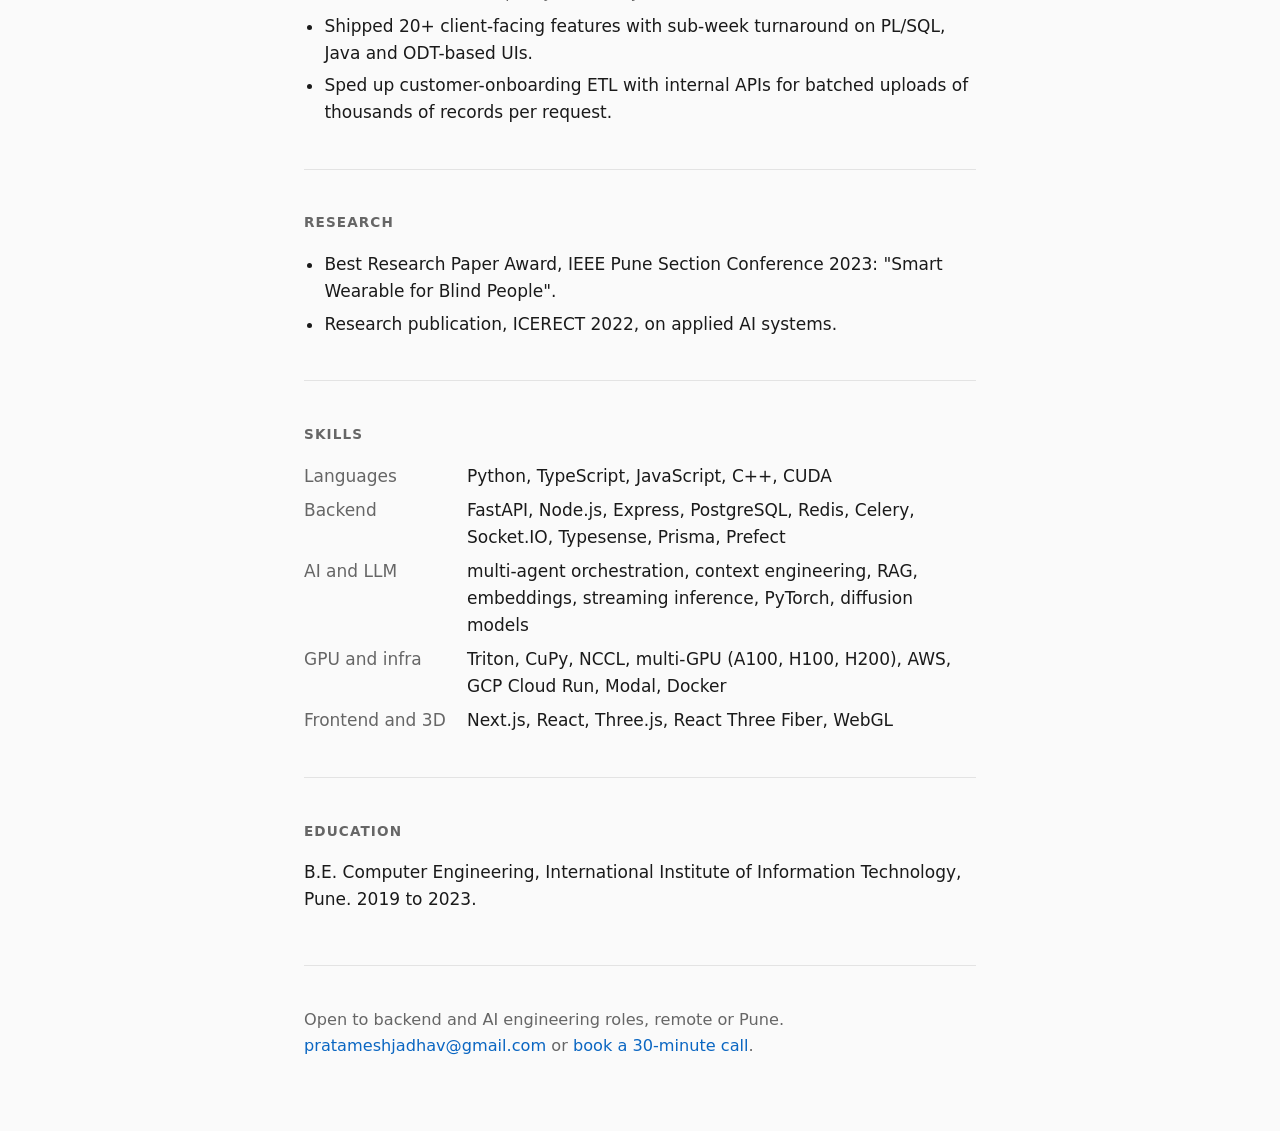
==== commit 03f2f3fd: "Landing page: AI lead assistant project entry and a link that opens the chat Co-Authored-By: Claude " ====
--- a/index.html
+++ b/index.html
@@ -17,6 +17,7 @@
                 <li><a href="https://www.linkedin.com/in/prathameshvj">linkedin</a></li>
                 <li><a href="mailto:pratameshjadhav@gmail.com">email</a></li>
                 <li><a href="https://calendar.app.google/CxbQqRFoQtiC9jeZA">book a call</a></li>
+                <li><a href="#assistant" data-salesbot-open>ask my AI assistant</a></li>
                 <li><a href="/practice/">practice room</a></li>
                 <li><a href="/workbench/">thesis workbench</a></li>
                 <li><a href="/modegt650/">modegt650</a></li>
@@ -31,6 +32,19 @@
 
         <section>
             <h2>Projects</h2>
+
+            <article class="project" id="assistant">
+                <h3><a href="https://salesbot-254570106808.asia-south1.run.app/demo/">AI lead assistant</a> <span class="meta">2026 · solo</span></h3>
+                <p>A chat assistant for a business's website and WhatsApp that answers enquiries from the business's own information, qualifies the lead, books a visit and hands over to a person. I designed and built all of it, and it is the chat on this page.</p>
+                <ul>
+                    <li>Never quotes a price the business has not published: every reply is checked against the business's own figures before it is sent, and rewritten when it fails.</li>
+                    <li>Set up per business from its description, price list and help pages. Tested in English, Hindi, Hinglish and Marathi.</li>
+                    <li>An evaluation harness plays visitors against it, and an LLM judge acting as the business owner scores each conversation.</li>
+                    <li>Owner dashboard with leads, full transcripts and staff takeover of a live chat.</li>
+                </ul>
+                <p class="stack">Python · FastAPI · PostgreSQL · server-sent events · vanilla JS widget · GCP Cloud Run</p>
+                <p class="project-links"><a href="#assistant" data-salesbot-open>try it here</a> · <a href="https://salesbot-254570106808.asia-south1.run.app/demo/">estate agency demo</a> · <a href="https://salesbot-254570106808.asia-south1.run.app/demo/coaching.html">coaching institute demo</a> (both businesses are fictional)</p>
+            </article>
 
             <article class="project">
                 <h3><a href="https://roomio-demo.pages.dev">Roomio</a> <span class="meta">2026 · solo</span></h3>
@@ -120,5 +134,6 @@
             <p>Open to backend and AI engineering roles, remote or Pune. <a href="mailto:pratameshjadhav@gmail.com">pratameshjadhav@gmail.com</a> or <a href="https://calendar.app.google/CxbQqRFoQtiC9jeZA">book a 30-minute call</a>.</p>
         </footer>
     </main>
+    <script src="https://salesbot-254570106808.asia-south1.run.app/widget/widget.js" data-tenant="prathamesh" data-api="https://salesbot-254570106808.asia-south1.run.app" defer></script>
 </body>
 </html>
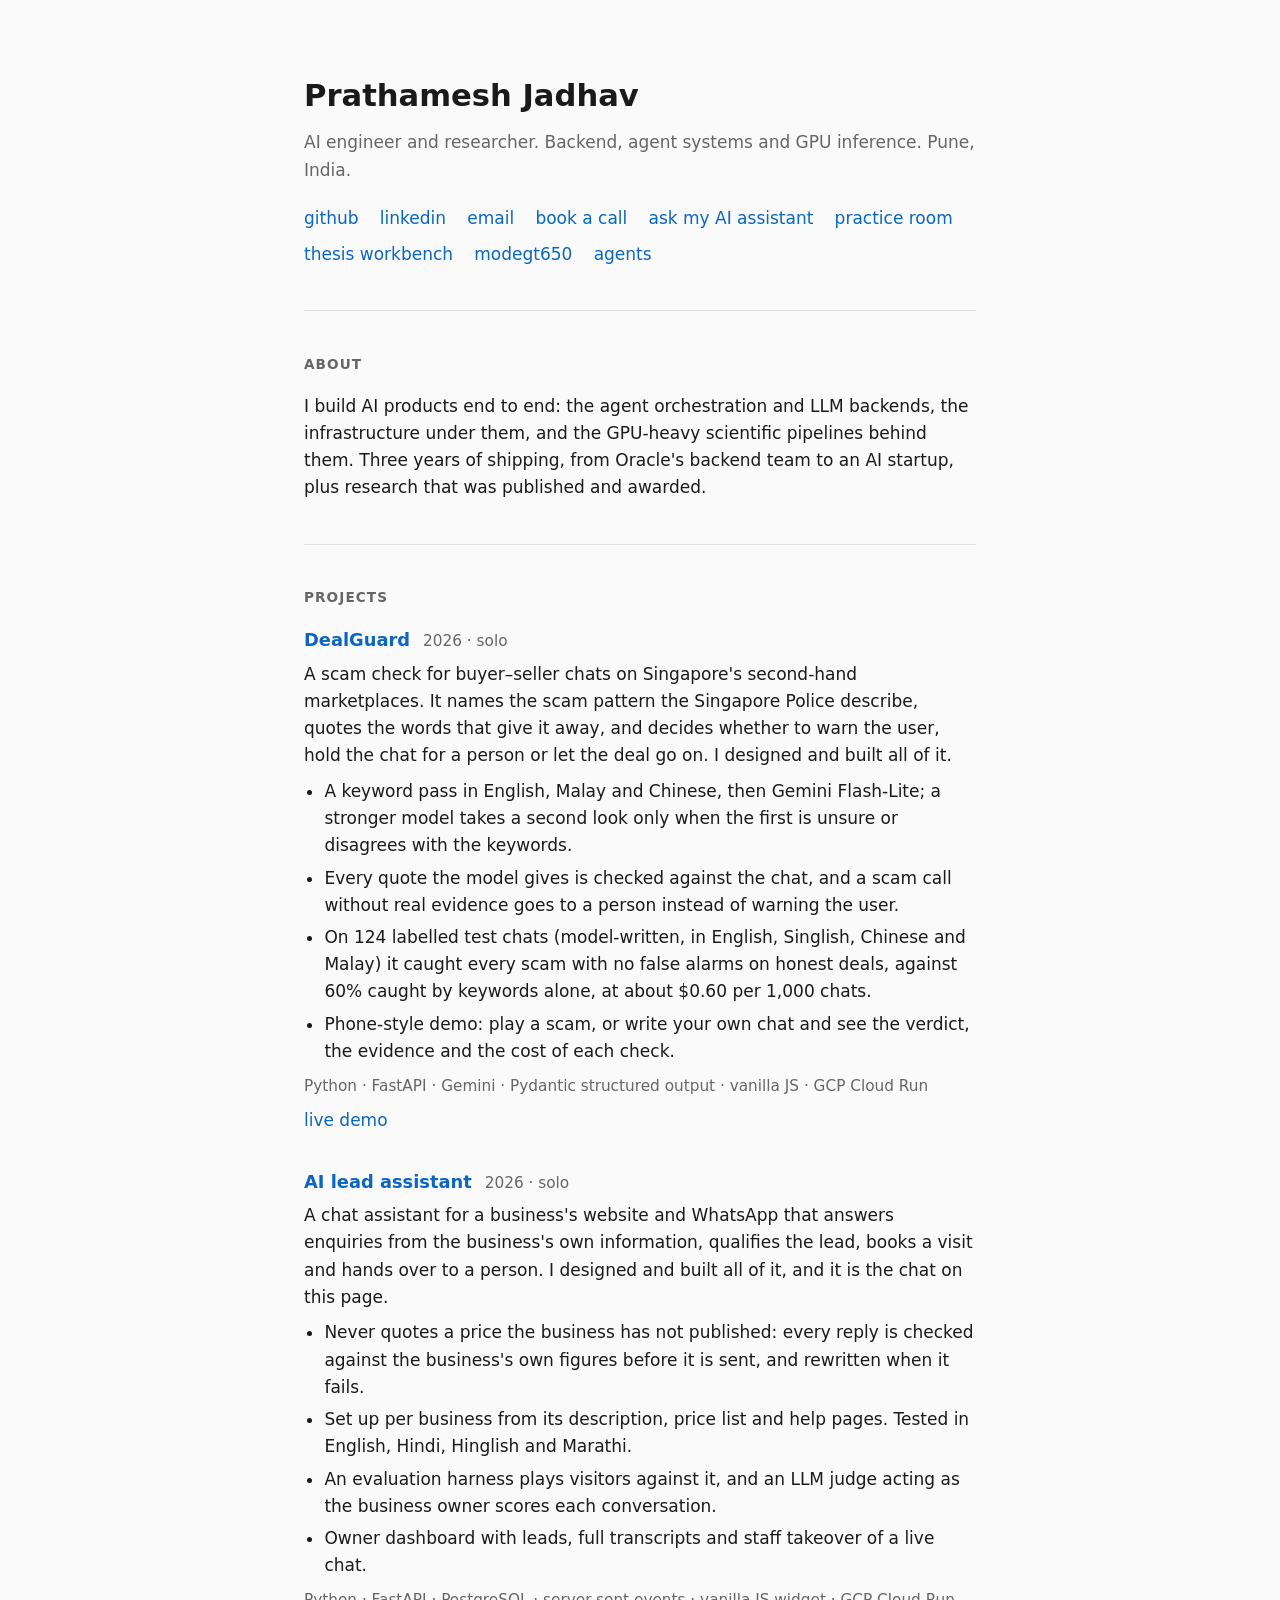
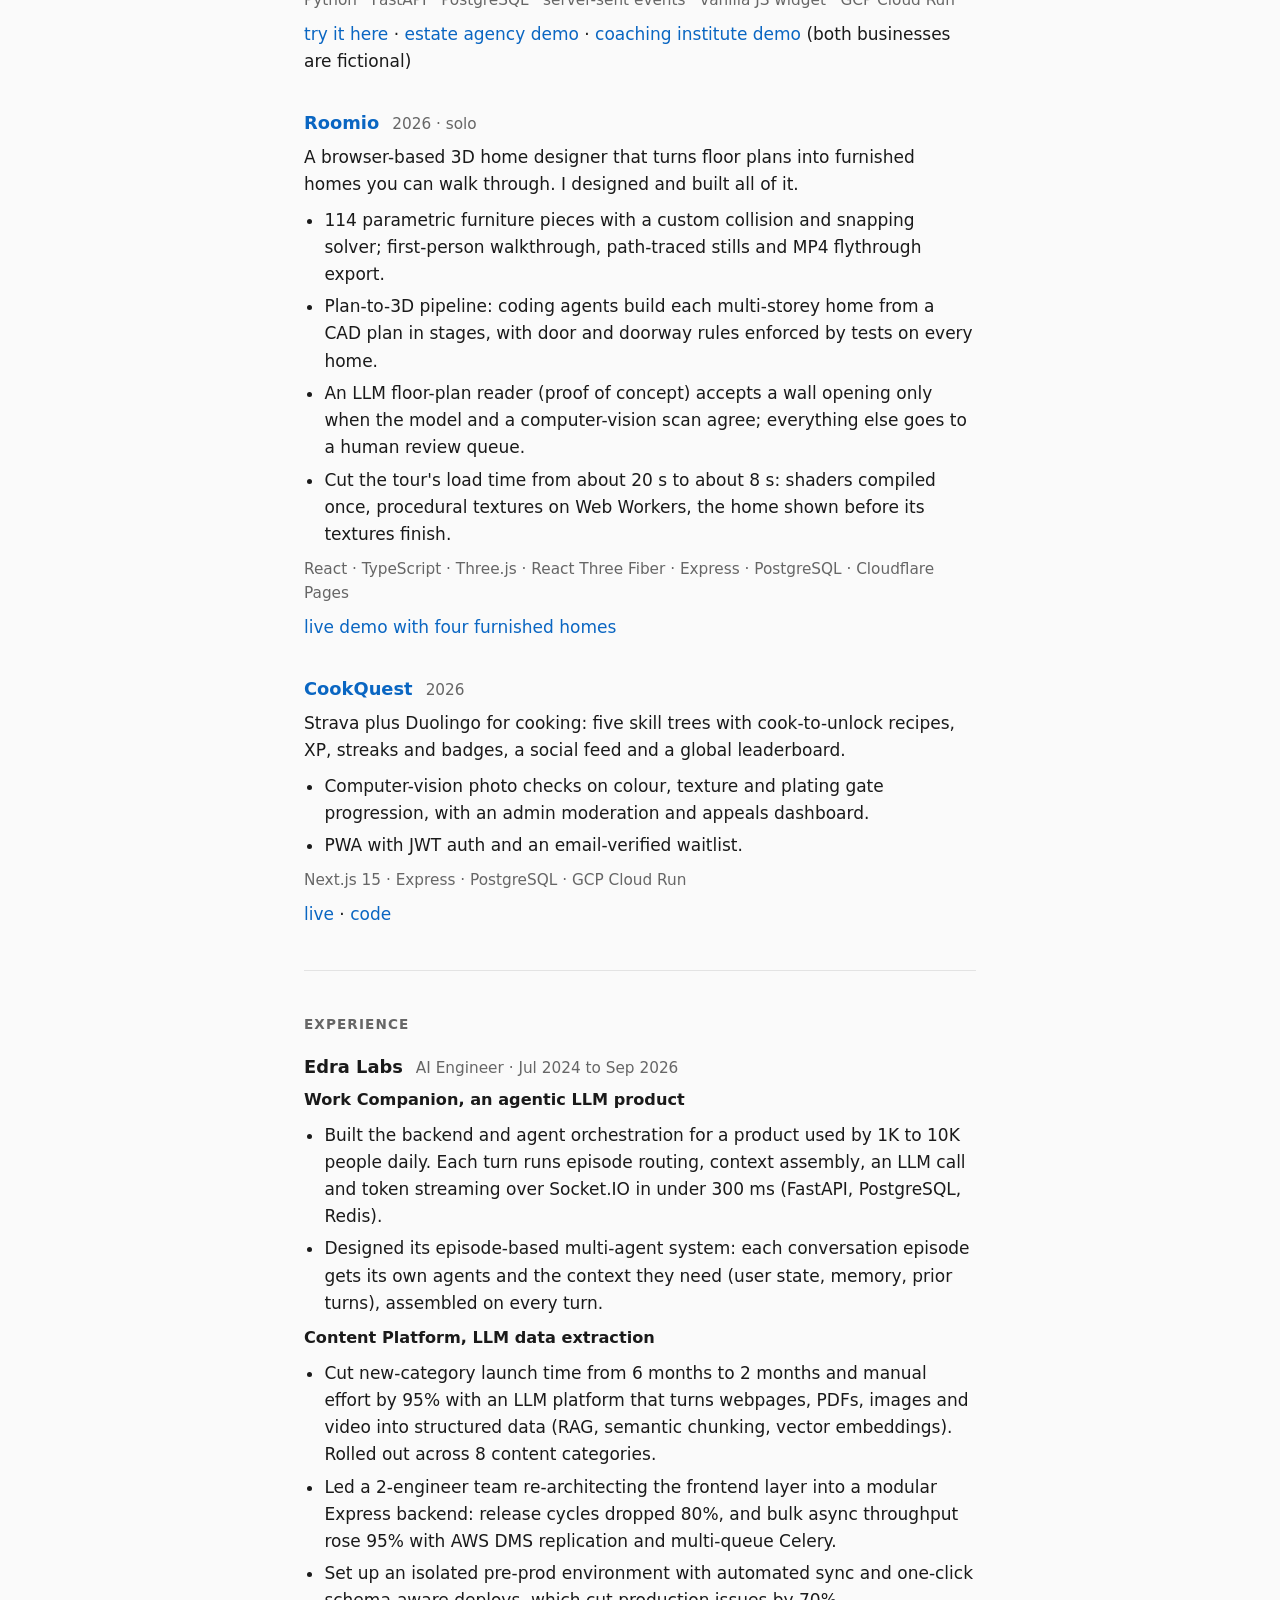
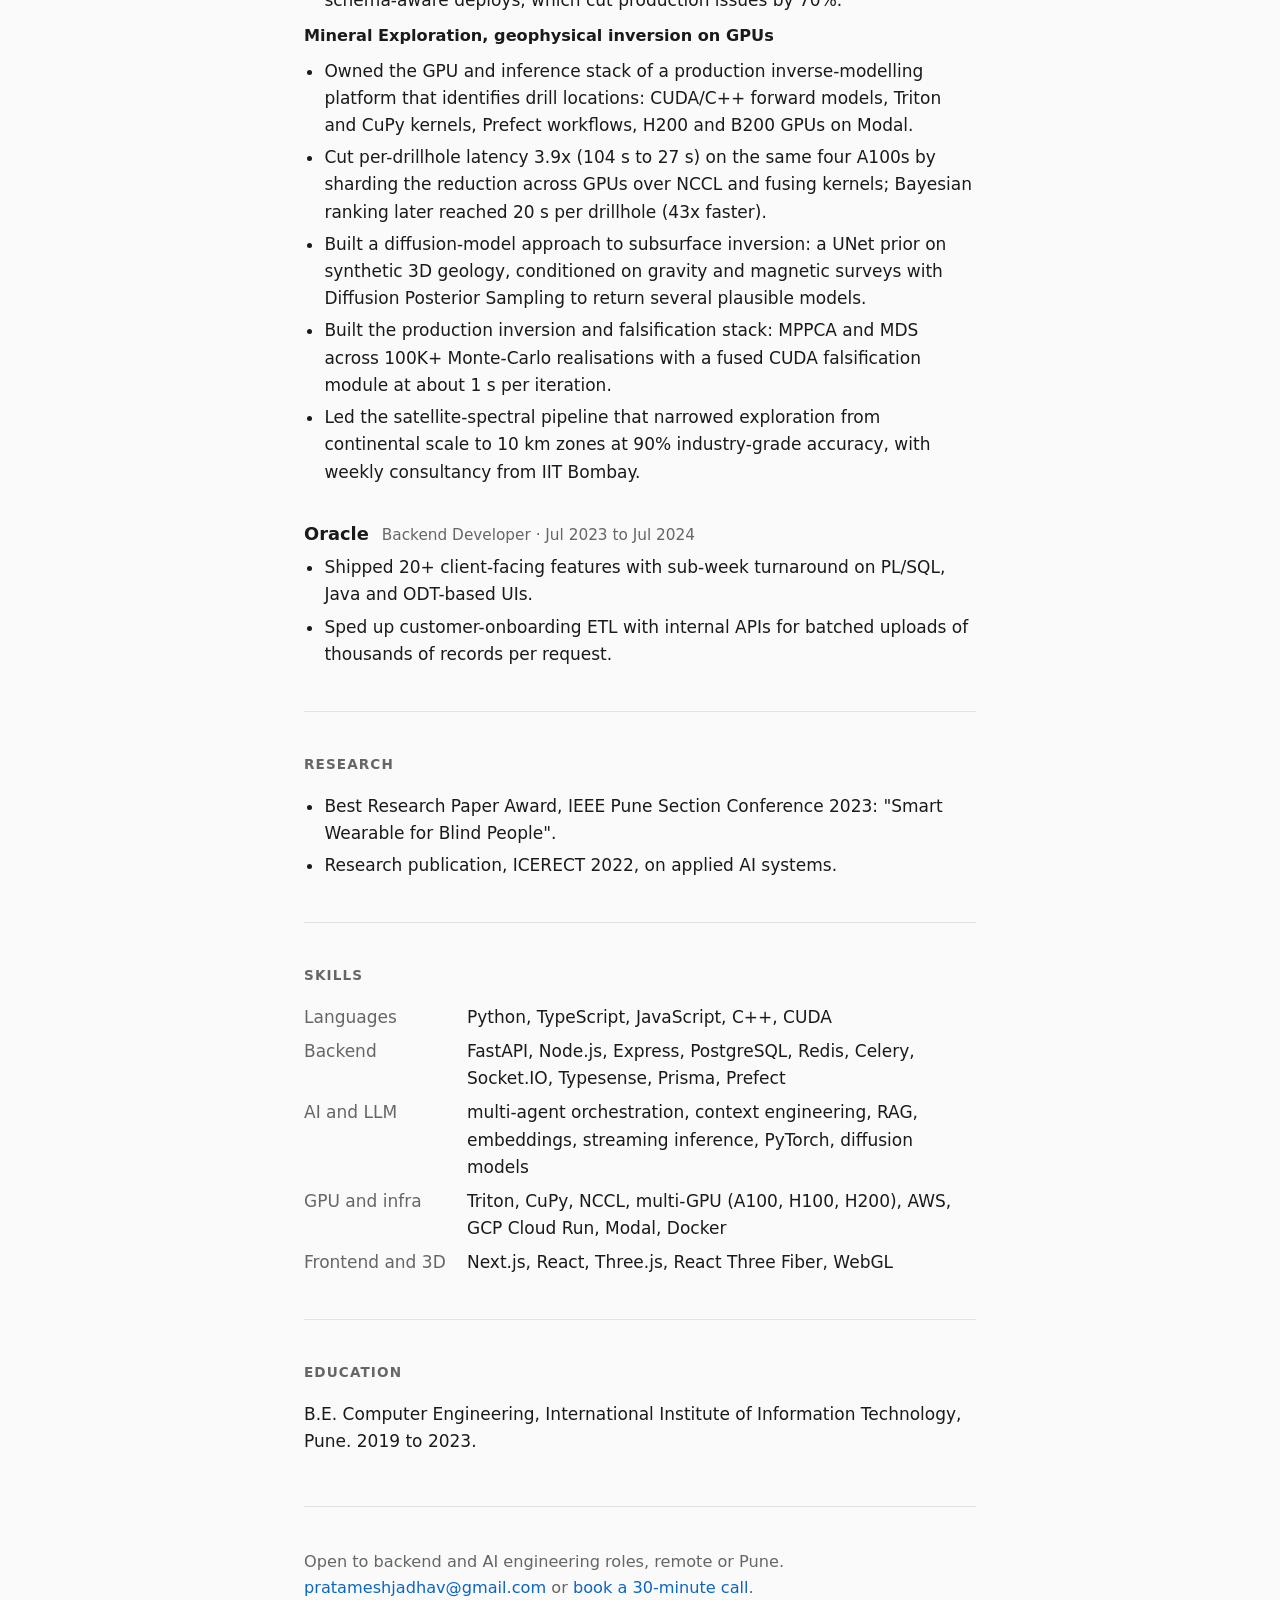
==== commit 919a0347: "Landing page: DealGuard project entry with its live demo Co-Authored-By: Claude Opus 5.5 <noreply@an" ====
--- a/index.html
+++ b/index.html
@@ -32,6 +32,19 @@
 
         <section>
             <h2>Projects</h2>
+
+            <article class="project" id="dealguard">
+                <h3><a href="https://dealguard-254570106808.asia-southeast1.run.app">DealGuard</a> <span class="meta">2026 · solo</span></h3>
+                <p>A scam check for buyer–seller chats on Singapore's second-hand marketplaces. It names the scam pattern the Singapore Police describe, quotes the words that give it away, and decides whether to warn the user, hold the chat for a person or let the deal go on. I designed and built all of it.</p>
+                <ul>
+                    <li>A keyword pass in English, Malay and Chinese, then Gemini Flash-Lite; a stronger model takes a second look only when the first is unsure or disagrees with the keywords.</li>
+                    <li>Every quote the model gives is checked against the chat, and a scam call without real evidence goes to a person instead of warning the user.</li>
+                    <li>On 124 labelled test chats (model-written, in English, Singlish, Chinese and Malay) it caught every scam with no false alarms on honest deals, against 60% caught by keywords alone, at about $0.60 per 1,000 chats.</li>
+                    <li>Phone-style demo: play a scam, or write your own chat and see the verdict, the evidence and the cost of each check.</li>
+                </ul>
+                <p class="stack">Python · FastAPI · Gemini · Pydantic structured output · vanilla JS · GCP Cloud Run</p>
+                <p class="project-links"><a href="https://dealguard-254570106808.asia-southeast1.run.app">live demo</a></p>
+            </article>
 
             <article class="project" id="assistant">
                 <h3><a href="https://salesbot-254570106808.asia-south1.run.app/demo/">AI lead assistant</a> <span class="meta">2026 · solo</span></h3>
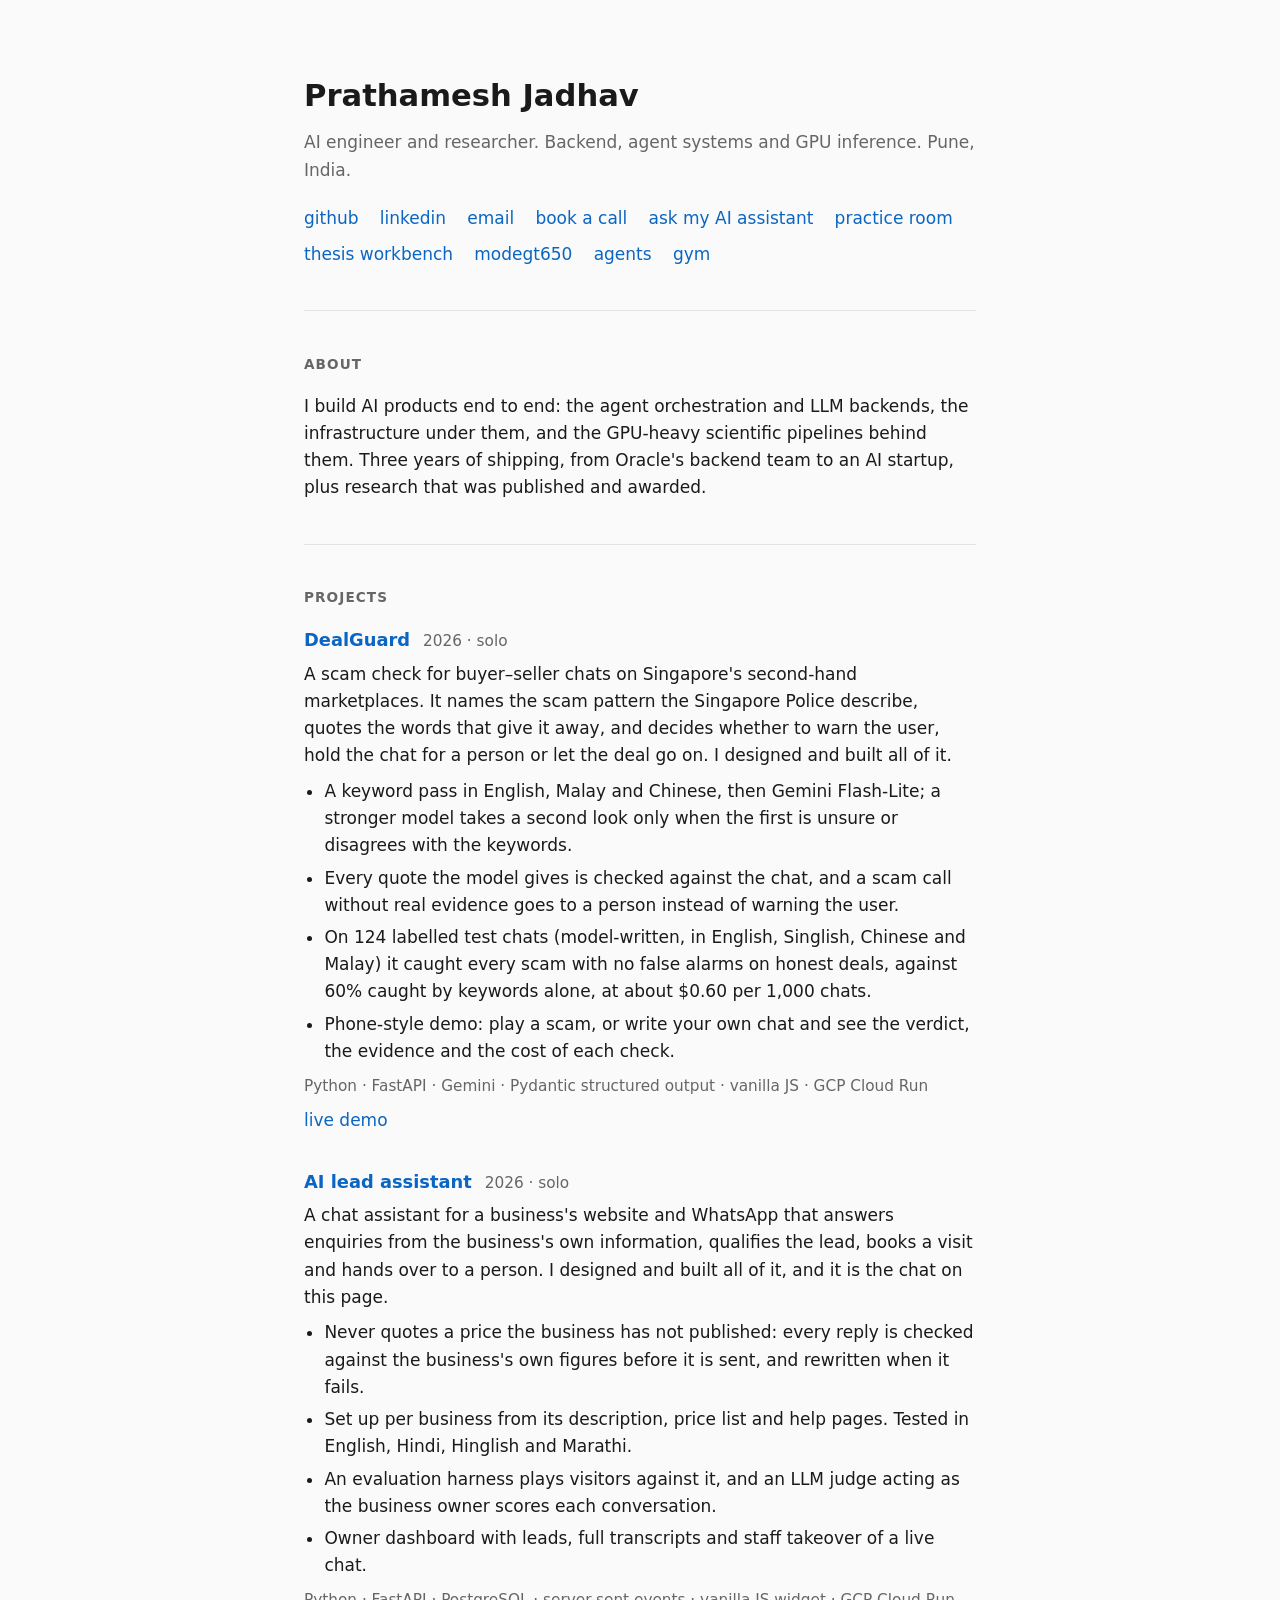
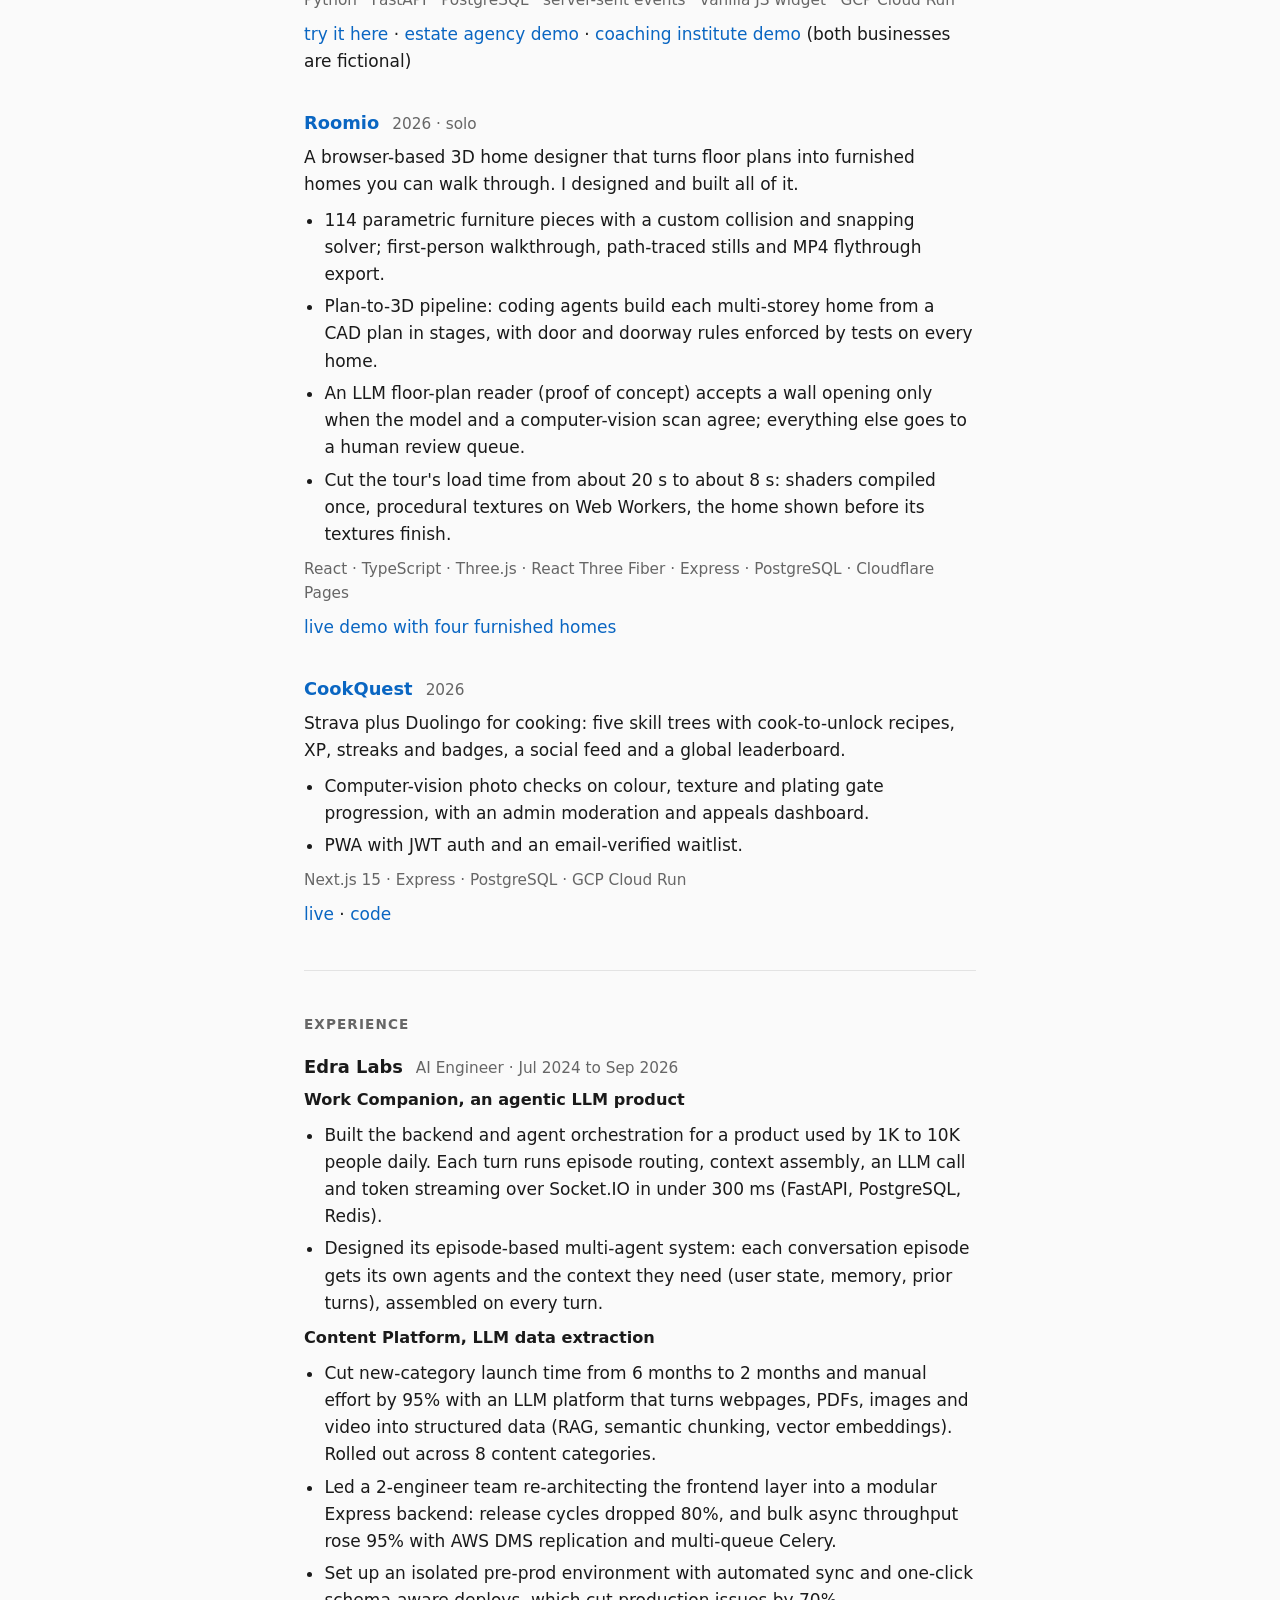
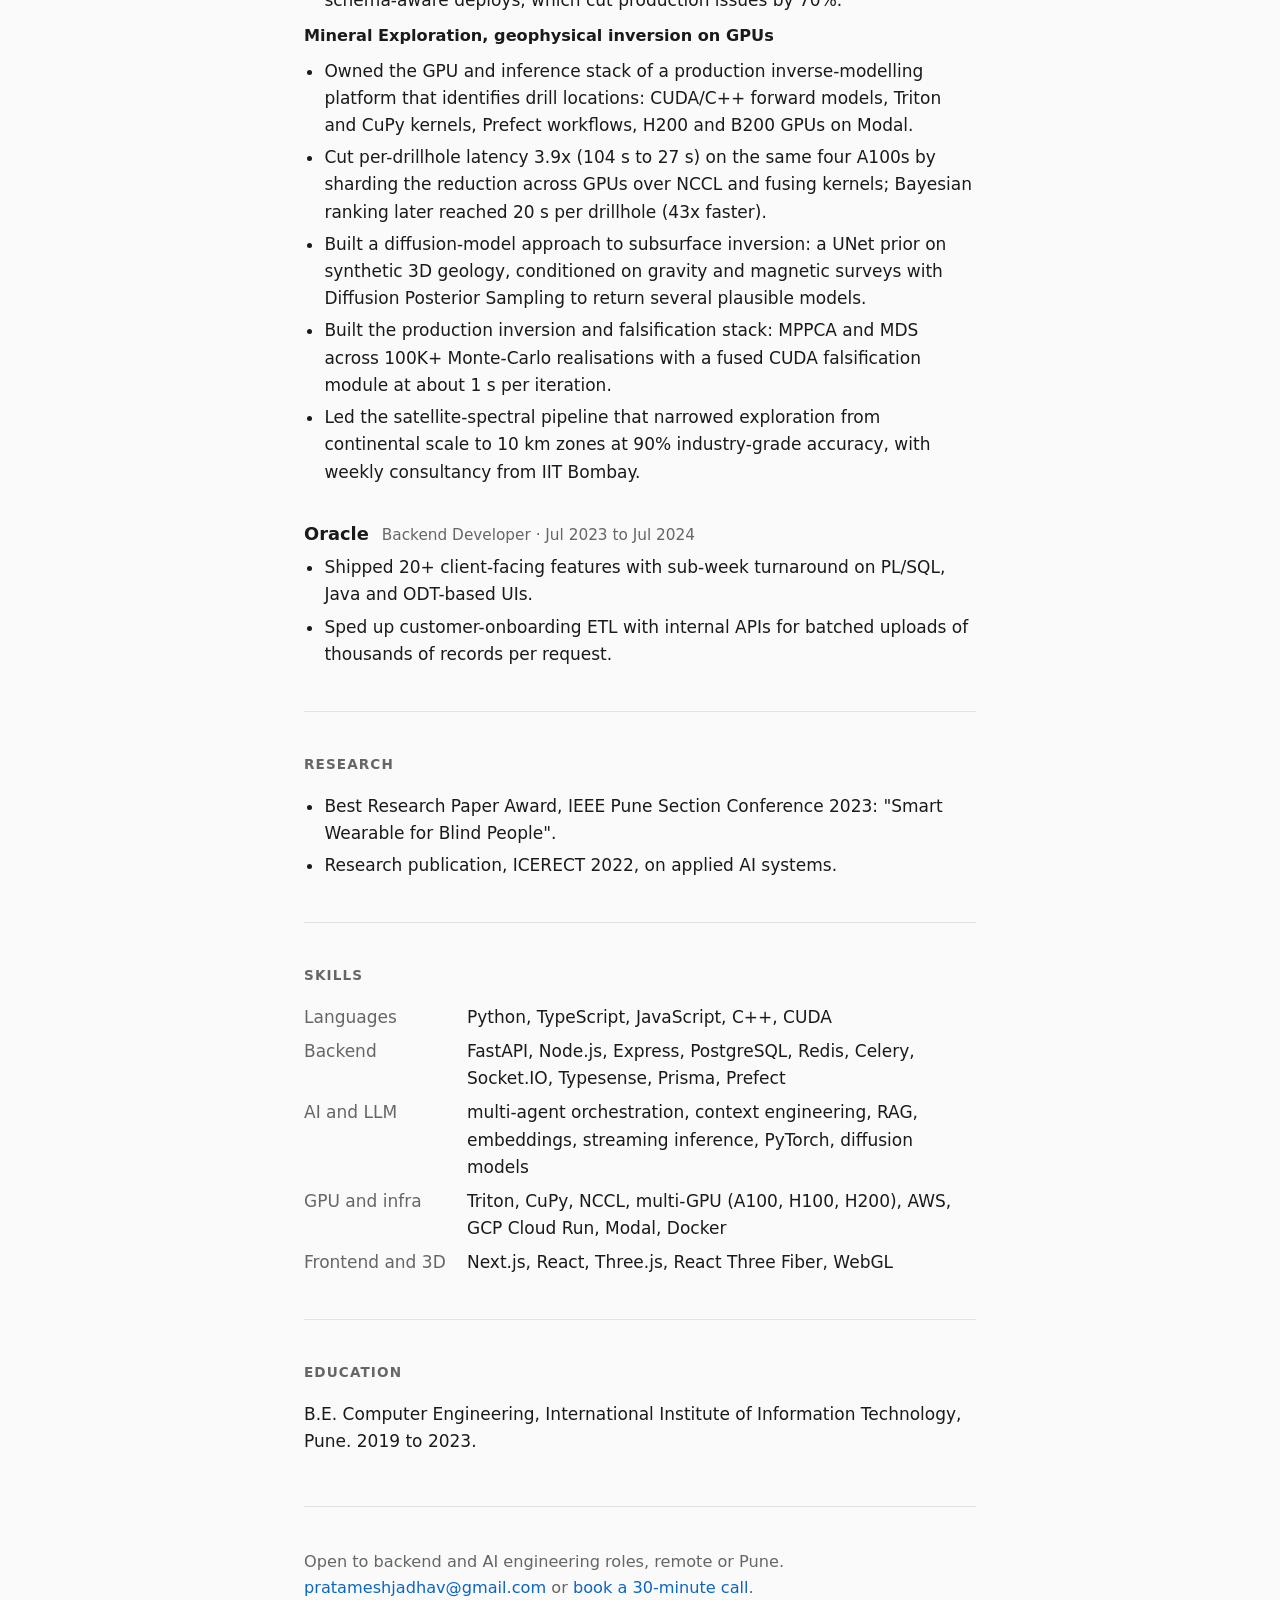
==== commit 80811735: "gym: personal training, food and sleep app at /gym Offline phone app for my cut: a 16-week plan (re-" ====
--- a/index.html
+++ b/index.html
@@ -22,6 +22,7 @@
                 <li><a href="/workbench/">thesis workbench</a></li>
                 <li><a href="/modegt650/">modegt650</a></li>
                 <li><a href="/agents/">agents</a></li>
+                <li><a href="/gym/">gym</a></li>
             </ul>
         </header>
 
